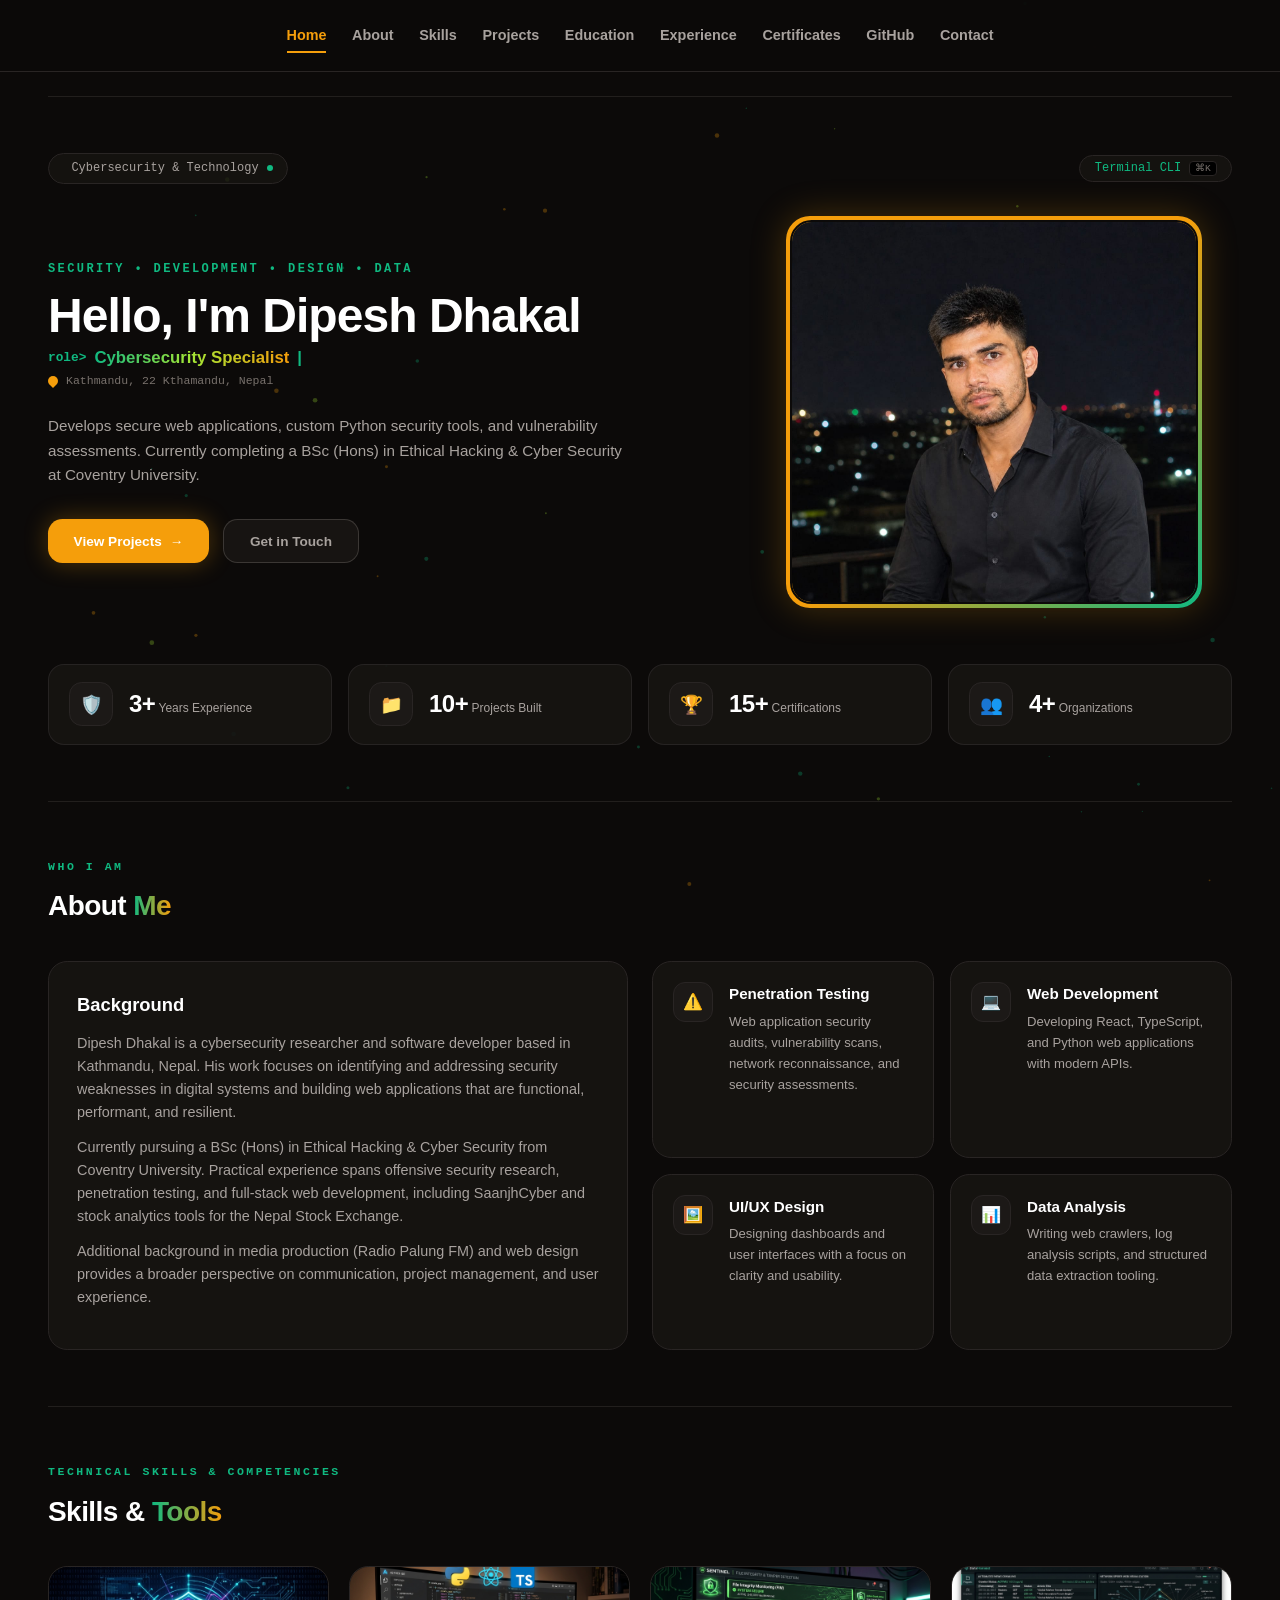
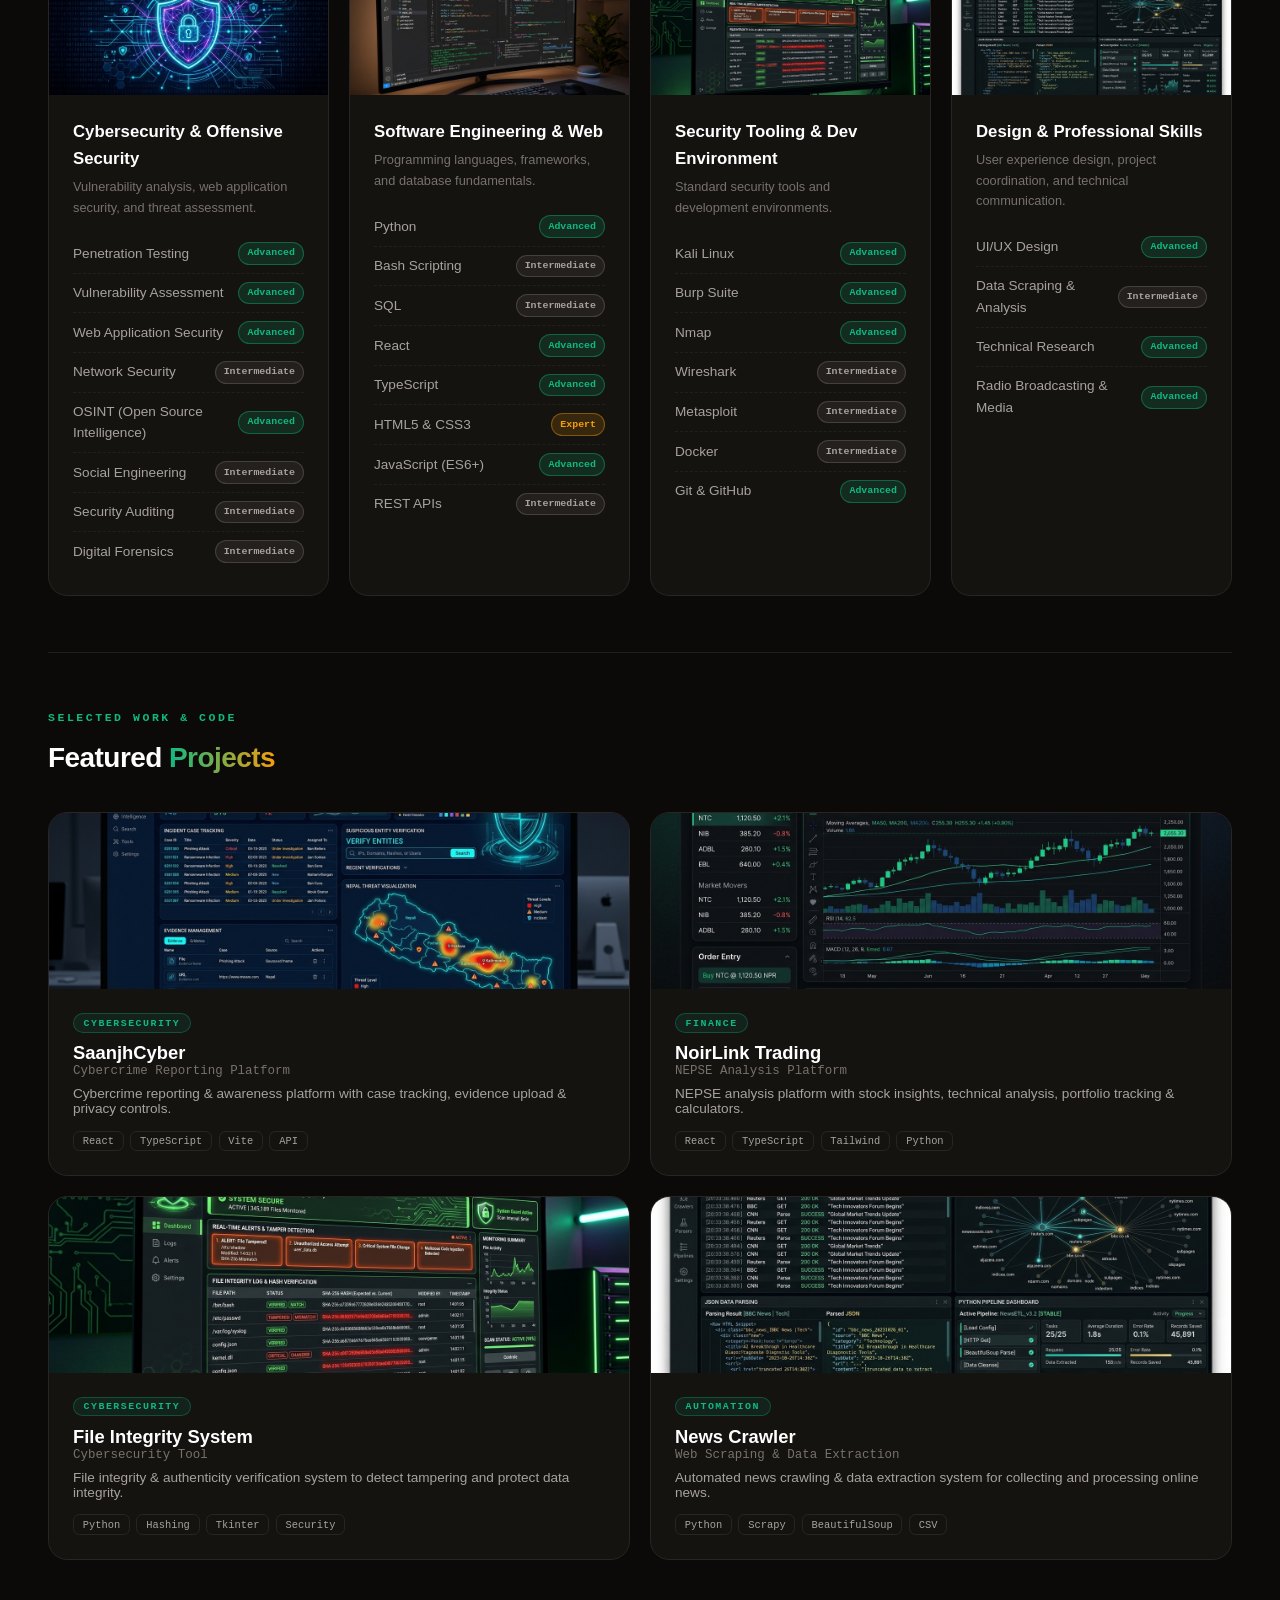
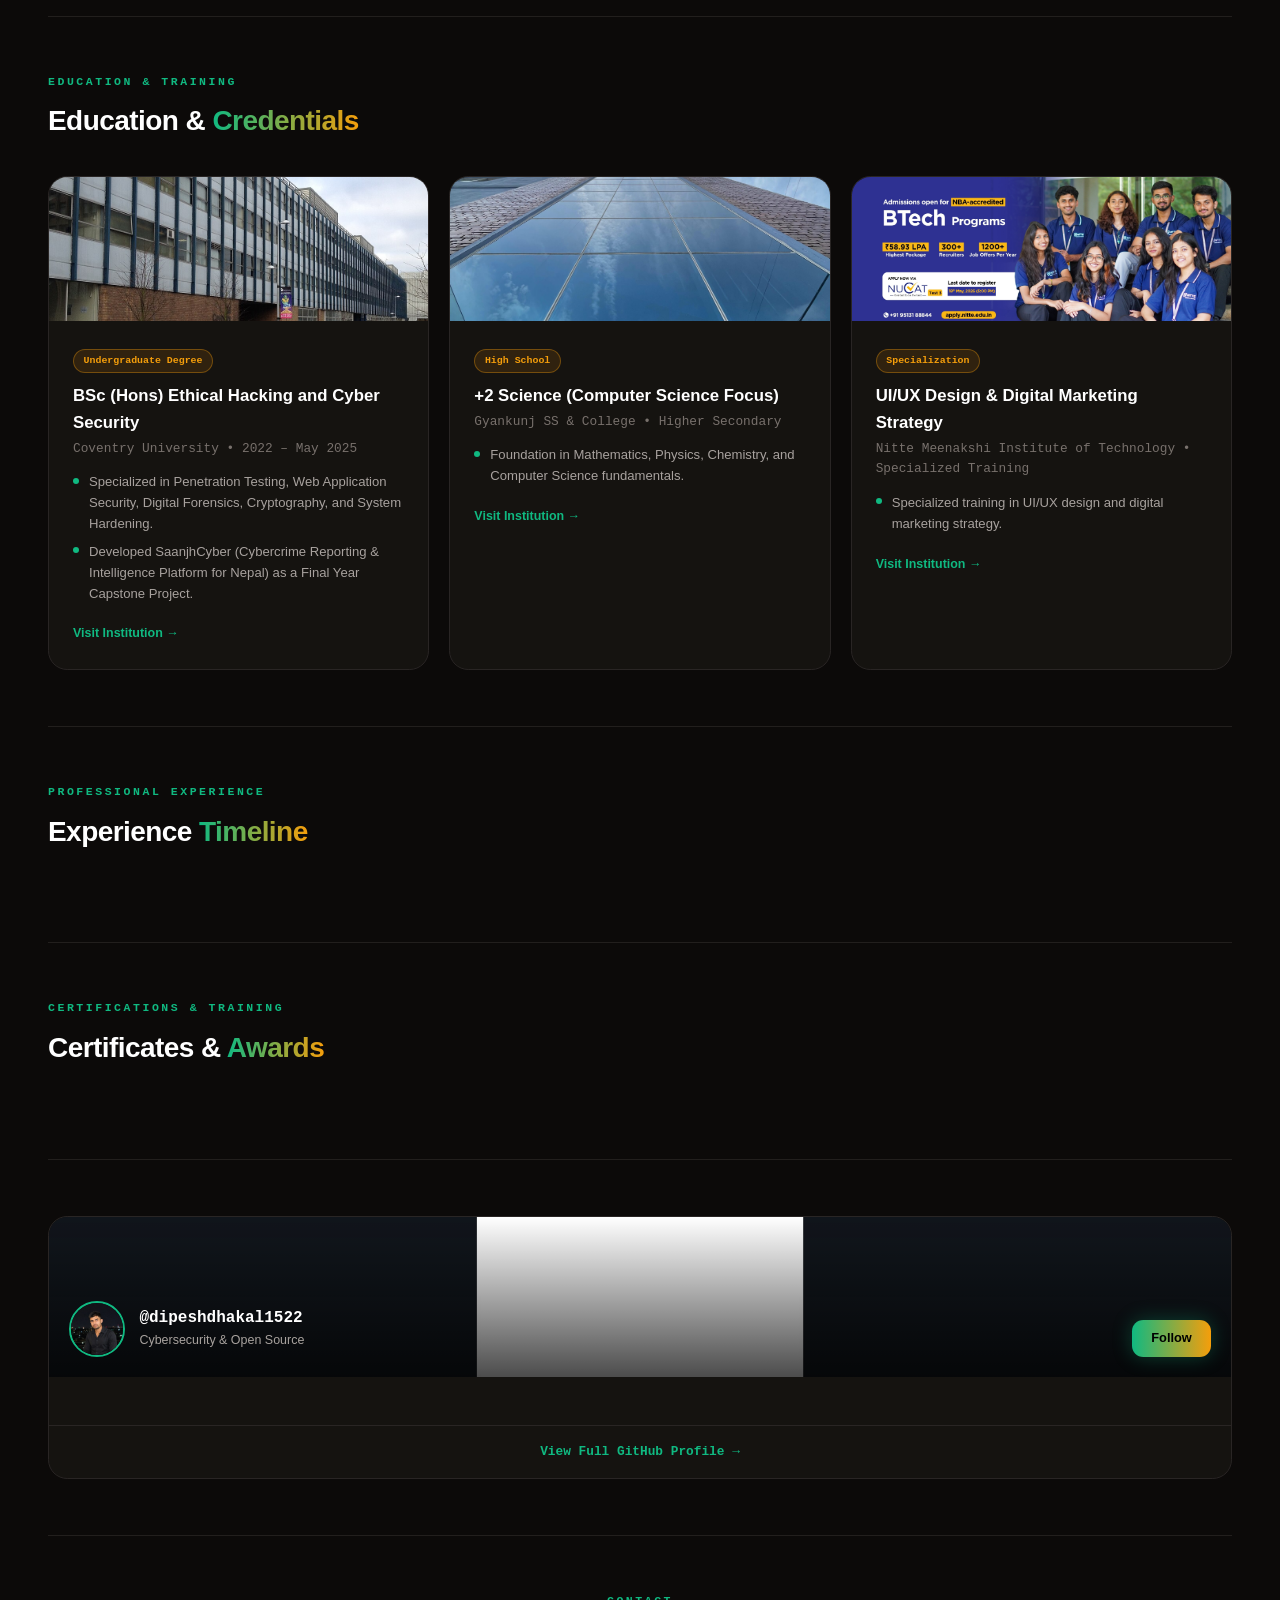
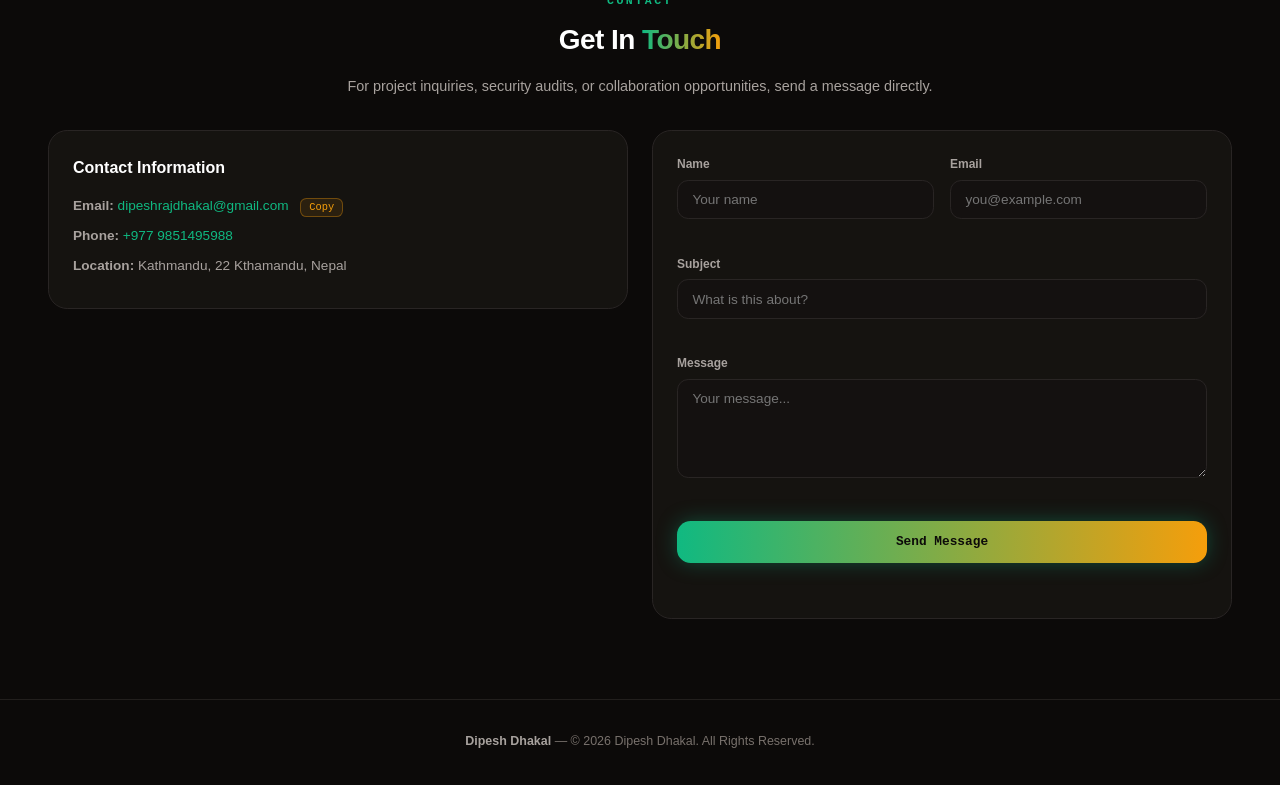
==== static-version/index.html @ 8a61b491 "Add plain HTML/CSS/JS version + Python Flask app; fix Translated wording" ====
<!DOCTYPE html>
<html lang="en">
<head>
  <meta charset="UTF-8" />
  <meta name="viewport" content="width=device-width, initial-scale=1.0" />
  <title>Dipesh Dhakal — Cybersecurity Specialist | Web Developer | UI/UX Designer | Data Analyst</title>
  <meta name="description" content="Portfolio of Dipesh Dhakal — cybersecurity researcher, web developer, UI/UX designer, and data analyst based in Kathmandu, Nepal." />
  <link rel="stylesheet" href="style.css" />
</head>
<body>
  <canvas id="bg-canvas" aria-hidden="true"></canvas>

  <!-- Mobile / Tablet Sidebar -->
  <aside id="sidebar" class="sidebar">
    <a href="#home" class="brand">Dipesh Dhakal</a>
    <nav class="nav">
      <a href="#home" class="nav-link active">Home</a>
      <a href="#about" class="nav-link">About</a>
      <a href="#skills" class="nav-link">Skills</a>
      <a href="#projects" class="nav-link">Projects</a>
      <a href="#education" class="nav-link">Education</a>
      <a href="#experience" class="nav-link">Experience</a>
      <a href="#certificates" class="nav-link">Certificates</a>
      <a href="#github" class="nav-link">GitHub</a>
      <a href="#contact" class="nav-link">Contact</a>
    </nav>
    <div class="sidebar-socials" id="sidebar-socials"></div>
    <button class="btn-sidebar" id="open-terminal">Terminal CLI <span class="kbd">&#8984;K</span></button>
    <a href="#contact" class="btn-sidebar">Download CV</a>
  </aside>

  <!-- Desktop Navbar -->
  <header class="navbar">
    <nav class="navbar-nav">
      <a href="#home" class="nav-link active">Home</a>
      <a href="#about" class="nav-link">About</a>
      <a href="#skills" class="nav-link">Skills</a>
      <a href="#projects" class="nav-link">Projects</a>
      <a href="#education" class="nav-link">Education</a>
      <a href="#experience" class="nav-link">Experience</a>
      <a href="#certificates" class="nav-link">Certificates</a>
      <a href="#github" class="nav-link">GitHub</a>
      <a href="#contact" class="nav-link">Contact</a>
    </nav>
  </header>

  <main class="content">

    <!-- HERO -->
    <section id="home" class="section hero">
      <div class="container">
        <div class="hero-topbar">
          <span class="badge">
            <span class="icon-shield"></span> Cybersecurity &amp; Technology
            <span class="dot"></span>
          </span>
          <button class="terminal-btn" id="terminal-btn-top">Terminal CLI <span class="kbd">&#8984;K</span></button>
        </div>

        <div class="hero-grid">
          <div class="hero-text">
            <div class="hero-intro">
              <span class="tagline">Security &bull; Development &bull; Design &bull; Data</span>
              <h1>Hello, I'm <span>Dipesh Dhakal</span></h1>
              <p class="role-line"><span class="role-prefix">role&gt;</span> <span id="rotating-role" class="role-text"></span><span class="cursor">|</span></p>
              <p class="location"><span class="pin"></span> Kathmandu, 22 Kthamandu, Nepal</p>
            </div>
            <p class="hero-bio">Develops secure web applications, custom Python security tools, and vulnerability assessments. Currently completing a BSc (Hons) in Ethical Hacking &amp; Cyber Security at Coventry University.</p>
            <div class="cta-row">
              <button class="btn-primary" id="view-projects">View Projects <span class="arrow">&rarr;</span></button>
              <button class="btn-secondary" id="get-in-touch">Get in Touch</button>
            </div>
          </div>

          <div class="hero-photo">
            <div class="photo-frame">
              <img src="images/profile-photo.jpg" alt="Dipesh Dhakal" />
            </div>
          </div>
        </div>

        <div class="stats" id="stats"></div>
      </div>
    </section>

    <!-- ABOUT -->
    <section id="about" class="section">
      <div class="container">
        <div class="sec-header">
          <span class="sec-tag">WHO I AM</span>
          <h2>About <span class="grad">Me</span></h2>
        </div>
        <div class="about-grid">
          <div class="about-card">
            <h3>Background</h3>
            <p id="about-bio"></p>
            <div id="about-paragraphs"></div>
          </div>
          <div class="caps" id="caps"></div>
        </div>
      </div>
    </section>

    <!-- SKILLS -->
    <section id="skills" class="section">
      <div class="container">
        <div class="sec-header">
          <span class="sec-tag">TECHNICAL SKILLS &amp; COMPETENCIES</span>
          <h2>Skills &amp; <span class="grad">Tools</span></h2>
        </div>
        <div class="skills-grid" id="skills-grid"></div>
      </div>
    </section>

    <!-- PROJECTS -->
    <section id="projects" class="section">
      <div class="container">
        <div class="sec-header">
          <span class="sec-tag">SELECTED WORK &amp; CODE</span>
          <h2>Featured <span class="grad">Projects</span></h2>
        </div>
        <div class="projects-grid" id="projects-grid"></div>
      </div>
    </section>

    <!-- EDUCATION -->
    <section id="education" class="section">
      <div class="container">
        <div class="sec-header">
          <span class="sec-tag">EDUCATION &amp; TRAINING</span>
          <h2>Education &amp; <span class="grad">Credentials</span></h2>
        </div>
        <div class="edu-grid" id="edu-grid"></div>
      </div>
    </section>

    <!-- EXPERIENCE -->
    <section id="experience" class="section">
      <div class="container">
        <div class="sec-header">
          <span class="sec-tag">PROFESSIONAL EXPERIENCE</span>
          <h2>Experience <span class="grad">Timeline</span></h2>
        </div>
        <div class="timeline" id="timeline"></div>
      </div>
    </section>

    <!-- CERTIFICATES -->
    <section id="certificates" class="section">
      <div class="container">
        <div class="sec-header">
          <span class="sec-tag">CERTIFICATIONS &amp; TRAINING</span>
          <h2>Certificates &amp; <span class="grad">Awards</span></h2>
        </div>
        <div class="cert-grid" id="cert-grid"></div>
      </div>
    </section>

    <!-- GITHUB -->
    <section id="github" class="section">
      <div class="container">
        <div class="gh-card">
          <div class="gh-banner">
            <img src="images/github-banner.jpg" alt="GitHub" />
            <div class="gh-banner-overlay">
              <div class="gh-profile">
                <img src="images/profile-photo.jpg" alt="Dipesh Dhakal" />
                <div>
                  <h3>@dipeshdhakal1522</h3>
                  <p>Cybersecurity &amp; Open Source</p>
                </div>
              </div>
              <a class="gh-follow" href="https://github.com/dipeshdhakal1522" target="_blank" rel="noopener">Follow</a>
            </div>
          </div>
          <div class="gh-repos" id="gh-repos"></div>
          <a class="gh-profile-btn" href="https://github.com/dipeshdhakal1522" target="_blank" rel="noopener">View Full GitHub Profile &rarr;</a>
        </div>
      </div>
    </section>

    <!-- CONTACT -->
    <section id="contact" class="section">
      <div class="container">
        <div class="sec-header center">
          <span class="sec-tag">CONTACT</span>
          <h2>Get In <span class="grad">Touch</span></h2>
          <p>For project inquiries, security audits, or collaboration opportunities, send a message directly.</p>
        </div>
        <div class="contact-grid">
          <div class="contact-info">
            <div class="info-card">
              <h4>Contact Information</h4>
              <p><strong>Email:</strong> <a href="mailto:dipeshrajdhakal@gmail.com" id="email-link">dipeshrajdhakal@gmail.com</a> <button class="copy-btn" id="copy-email">Copy</button></p>
              <p><strong>Phone:</strong> <a href="tel:+9779851495988">+977 9851495988</a></p>
              <p><strong>Location:</strong> Kathmandu, 22 Kthamandu, Nepal</p>
            </div>
            <div class="social-grid" id="social-grid"></div>
          </div>
          <form class="contact-form" id="contact-form">
            <div class="field-row">
              <div class="field">
                <label for="name">Name</label>
                <input type="text" id="name" name="name" placeholder="Your name" />
                <span class="err" id="err-name"></span>
              </div>
              <div class="field">
                <label for="email">Email</label>
                <input type="email" id="email" name="email" placeholder="you@example.com" />
                <span class="err" id="err-email"></span>
              </div>
            </div>
            <div class="field">
              <label for="subject">Subject</label>
              <input type="text" id="subject" name="subject" placeholder="What is this about?" />
              <span class="err" id="err-subject"></span>
            </div>
            <div class="field">
              <label for="message">Message</label>
              <textarea id="message" name="message" rows="5" placeholder="Your message..."></textarea>
              <span class="err" id="err-message"></span>
            </div>
            <button type="submit" class="btn-submit">Send Message</button>
            <p class="form-note" id="form-note"></p>
          </form>
        </div>
      </div>
    </section>
  </main>

  <footer class="footer">
    <p><strong>Dipesh Dhakal</strong> &mdash; &copy; 2026 Dipesh Dhakal. All Rights Reserved.</p>
  </footer>

  <!-- Project Modal -->
  <div class="modal-backdrop" id="project-modal">
    <div class="modal">
      <button class="modal-close" id="close-project">&times;</button>
      <div class="modal-body" id="project-modal-body"></div>
    </div>
  </div>

  <!-- Terminal Modal -->
  <div class="modal-backdrop" id="terminal-modal">
    <div class="modal terminal">
      <div class="terminal-head">
        <span>guest@dipesh-dhakal</span>
        <button class="modal-close" id="close-terminal">&times;</button>
      </div>
      <div class="terminal-body" id="terminal-body"></div>
      <div class="terminal-input-row">
        <span class="prompt">guest@dipesh-dhakal:~$</span>
        <input type="text" id="terminal-input" autocomplete="off" spellcheck="false" />
      </div>
    </div>
  </div>

  <!-- Resume Modal -->
  <div class="modal-backdrop" id="resume-modal">
    <div class="modal resume">
      <button class="modal-close" id="close-resume">&times;</button>
      <div class="modal-body" id="resume-body"></div>
    </div>
  </div>

  <script src="script.js"></script>
</body>
</html>
---- static-version/style.css ----
/* ===== Dipesh Dhakal — Portfolio (Plain HTML/CSS/JS version) ===== */
:root {
  --bg: #0c0a09;
  --bg-soft: #141110;
  --card: #171412;
  --card-2: #1c1917;
  --border: #292524;
  --text: #e7e5e4;
  --muted: #a8a29e;
  --faint: #78716c;
  --emerald: #10b981;
  --emerald-dim: #065f46;
  --amber: #f59e0b;
  --lime: #a3e635;
  --mono: ui-monospace, "SF Mono", SFMono-Regular, Menlo, Consolas, monospace;
}

* { margin: 0; padding: 0; box-sizing: border-box; }

html { scroll-behavior: smooth; }

body {
  background: var(--bg);
  color: var(--text);
  font-family: -apple-system, BlinkMacSystemFont, "Segoe UI", Roboto, "Helvetica Neue", Arial, sans-serif;
  line-height: 1.6;
  overflow-x: hidden;
}

#bg-canvas { position: fixed; inset: 0; z-index: -1; opacity: 0.55; }

a { color: inherit; text-decoration: none; }
button { font-family: inherit; cursor: pointer; }
img { max-width: 100%; display: block; }

/* ===== Layout ===== */
.content {
  min-height: 100vh;
  padding: 1.5rem 1rem 1.5rem 13rem;
}

.section {
  padding: 3.5rem 0;
  border-top: 1px solid rgba(41, 37, 36, 0.8);
  position: relative;
  z-index: 1;
  scroll-margin-top: 90px;
}

.container { max-width: 1280px; margin: 0 auto; }

/* ===== Sidebar (< lg) ===== */
.sidebar {
  position: fixed;
  top: 0; left: 0; bottom: 0;
  width: 12rem;
  background: var(--bg);
  border-right: 1px solid rgba(41, 37, 36, 0.7);
  z-index: 40;
  display: flex;
  flex-direction: column;
  justify-content: space-between;
  padding: 1rem;
  overflow-y: auto;
}

.brand { font-weight: 800; font-size: 1.05rem; color: #fff; }

.nav { display: flex; flex-direction: column; gap: 0.15rem; margin-top: 1.25rem; }

.nav-link {
  padding: 0.45rem 0.7rem;
  border-radius: 0.6rem;
  font-size: 0.85rem;
  font-weight: 600;
  color: var(--muted);
  transition: all 0.2s;
}

.nav-link:hover { color: #fff; background: var(--card); }
.nav-link.active { color: var(--amber); background: rgba(245, 158, 11, 0.08); }

.sidebar-socials { display: flex; flex-wrap: wrap; gap: 0.4rem; margin: 1rem 0; }

.social-chip {
  display: inline-flex; align-items: center; gap: 0.35rem;
  font-size: 0.7rem; color: var(--muted);
  border: 1px solid var(--border); border-radius: 999px;
  padding: 0.25rem 0.6rem;
  transition: all 0.2s;
}

.social-chip:hover { color: var(--emerald); border-color: rgba(16, 185, 129, 0.4); }

.btn-sidebar {
  display: flex; align-items: center; justify-content: center; gap: 0.5rem;
  width: 100%; margin-top: 0.5rem;
  padding: 0.55rem 0.75rem;
  border: 1px solid var(--border);
  border-radius: 0.7rem;
  background: var(--card);
  color: var(--muted);
  font-size: 0.78rem;
  font-weight: 600;
  transition: all 0.2s;
}

.btn-sidebar:hover { color: var(--emerald); border-color: rgba(16, 185, 129, 0.4); }

.kbd {
  font-family: var(--mono);
  font-size: 0.6rem;
  background: #000;
  color: var(--faint);
  border: 1px solid var(--border);
  border-radius: 0.25rem;
  padding: 0.05rem 0.3rem;
}

/* ===== Navbar (lg+) ===== */
.navbar {
  position: fixed;
  top: 0; left: 0; right: 0;
  height: 72px;
  background: rgba(12, 10, 9, 0.85);
  backdrop-filter: blur(12px);
  border-bottom: 1px solid var(--border);
  z-index: 50;
  display: none;
  align-items: center;
  justify-content: center;
}

.navbar-nav { display: flex; gap: 1.6rem; }

.navbar-nav .nav-link { padding: 0.4rem 0; font-size: 0.9rem; border-radius: 0; }

.navbar-nav .nav-link:hover { background: none; }
.navbar-nav .nav-link.active { background: none; box-shadow: inset 0 -2px 0 var(--amber); }

/* ===== Hero ===== */
.hero-topbar { display: flex; flex-wrap: wrap; align-items: center; justify-content: space-between; gap: 0.75rem; margin-bottom: 2rem; }

.badge {
  display: inline-flex; align-items: center; gap: 0.5rem;
  padding: 0.3rem 0.9rem;
  border: 1px solid var(--border);
  border-radius: 999px;
  background: rgba(23, 20, 18, 0.8);
  color: var(--muted);
  font-family: var(--mono);
  font-size: 0.75rem;
}

.dot { width: 6px; height: 6px; border-radius: 50%; background: var(--emerald); animation: pulse 1.6s infinite; }

@keyframes pulse { 0%, 100% { opacity: 1; } 50% { opacity: 0.35; } }

.terminal-btn {
  display: inline-flex; align-items: center; gap: 0.5rem;
  padding: 0.3rem 0.9rem;
  border: 1px solid var(--border);
  border-radius: 999px;
  background: rgba(23, 20, 18, 0.8);
  color: var(--emerald);
  font-family: var(--mono);
  font-size: 0.75rem;
  transition: all 0.2s;
}

.terminal-btn:hover { border-color: rgba(16, 185, 129, 0.5); background: var(--card-2); }

.hero-grid {
  display: grid;
  grid-template-columns: 1fr;
  gap: 2.5rem;
  align-items: center;
  margin-bottom: 3.5rem;
}

.hero-text { display: flex; flex-direction: column; gap: 1.5rem; }

.tagline {
  display: block;
  font-family: var(--mono);
  font-size: 0.75rem;
  color: var(--emerald);
  text-transform: uppercase;
  letter-spacing: 0.2em;
  font-weight: 700;
}

.hero-text h1 {
  font-size: 1.875rem;
  font-weight: 800;
  color: #fff;
  line-height: 1.2;
  margin-top: 0.5rem;
  letter-spacing: -0.02em;
}

.role-line {
  display: flex; align-items: center; gap: 0.5rem; flex-wrap: wrap;
  font-size: 1.05rem; font-weight: 600; color: var(--muted);
}

.role-prefix { font-family: var(--mono); font-size: 0.8rem; color: var(--emerald); }

.role-text { background: linear-gradient(90deg, var(--emerald), var(--lime), var(--amber)); -webkit-background-clip: text; background-clip: text; color: transparent; }

.cursor { color: var(--emerald); animation: blink 1s step-end infinite; }

@keyframes blink { 50% { opacity: 0; } }

.location { display: flex; align-items: center; gap: 0.5rem; font-family: var(--mono); font-size: 0.72rem; color: var(--faint); }

.pin { width: 10px; height: 10px; border-radius: 50% 50% 50% 0; transform: rotate(-45deg); background: var(--amber); }

.hero-bio { color: var(--muted); font-size: 0.95rem; max-width: 36rem; }

.cta-row { display: flex; flex-wrap: wrap; gap: 0.9rem; margin-top: 0.5rem; }

.btn-primary {
  display: inline-flex; align-items: center; gap: 0.5rem;
  padding: 0.85rem 1.6rem;
  border: none;
  border-radius: 0.9rem;
  background: linear-gradient(90deg, var(--amber), var(--amber));
  color: #fff;
  font-weight: 700;
  font-size: 0.85rem;
  box-shadow: 0 0 25px rgba(245, 158, 11, 0.3);
  transition: all 0.2s;
}

.btn-primary:hover { transform: translateY(-2px); filter: brightness(1.1); }

.btn-secondary {
  display: inline-flex; align-items: center; gap: 0.5rem;
  padding: 0.85rem 1.6rem;
  border: 1px solid rgba(68, 64, 60, 0.8);
  border-radius: 0.9rem;
  background: var(--card);
  color: var(--muted);
  font-weight: 600;
  font-size: 0.85rem;
  transition: all 0.2s;
}

.btn-secondary:hover { transform: translateY(-2px); color: #fff; }

.hero-photo { display: flex; justify-content: center; }

.photo-frame {
  position: relative;
  max-width: 26rem;
  width: 100%;
  padding: 4px;
  border-radius: 1.5rem;
  background: linear-gradient(135deg, var(--amber), var(--amber), var(--emerald));
  box-shadow: 0 0 35px rgba(245, 158, 11, 0.25);
}

.photo-frame img {
  width: 100%;
  height: 20rem;
  object-fit: cover;
  object-position: top;
  border-radius: 1.35rem;
  border: 2px solid var(--bg);
  transition: transform 0.5s;
}

.photo-frame:hover img { transform: scale(1.03); }

.stats { display: grid; grid-template-columns: repeat(2, 1fr); gap: 1rem; }

.stat {
  display: flex; align-items: center; gap: 1rem;
  background: rgba(23, 20, 18, 0.9);
  border: 1px solid rgba(41, 37, 36, 0.9);
  border-radius: 1rem;
  padding: 1.1rem 1.25rem;
  transition: border-color 0.2s;
}

.stat:hover { border-color: rgba(245, 158, 11, 0.4); }

.stat-icon {
  width: 2.75rem; height: 2.75rem;
  display: flex; align-items: center; justify-content: center;
  border-radius: 0.8rem;
  background: var(--card-2);
  border: 1px solid var(--border);
  font-size: 1.15rem;
  color: var(--emerald);
  flex-shrink: 0;
}

.stat-value { font-size: 1.5rem; font-weight: 900; color: #fff; letter-spacing: -0.02em; }
.stat-label { font-size: 0.75rem; color: var(--muted); font-weight: 500; }

/* ===== Section headers ===== */
.sec-header { margin-bottom: 2rem; }

.sec-header.center { text-align: center; }

.sec-header.center p { color: var(--muted); font-size: 0.9rem; margin-top: 0.75rem; }

.sec-tag {
  display: block;
  font-family: var(--mono);
  font-size: 0.72rem;
  color: var(--emerald);
  text-transform: uppercase;
  letter-spacing: 0.22em;
  font-weight: 700;
  margin-bottom: 0.5rem;
}

.sec-header h2 { font-size: 1.75rem; font-weight: 800; color: #fff; letter-spacing: -0.02em; }

.grad { background: linear-gradient(90deg, var(--emerald), var(--amber)); -webkit-background-clip: text; background-clip: text; color: transparent; }

/* ===== About ===== */
.about-grid { display: grid; grid-template-columns: 1fr; gap: 1.5rem; }

.about-card {
  background: rgba(23, 20, 18, 0.9);
  border: 1px solid var(--border);
  border-radius: 1.2rem;
  padding: 1.75rem;
}

.about-card h3 { color: #fff; font-size: 1.15rem; margin-bottom: 0.75rem; }
.about-card p { color: var(--muted); font-size: 0.9rem; margin-bottom: 0.75rem; }

.caps { display: grid; grid-template-columns: 1fr; gap: 1rem; }

.cap {
  display: flex; gap: 1rem;
  background: rgba(23, 20, 18, 0.9);
  border: 1px solid var(--border);
  border-radius: 1.2rem;
  padding: 1.25rem;
  transition: border-color 0.2s;
}

.cap:hover { border-color: rgba(245, 158, 11, 0.4); }

.cap-icon {
  width: 2.5rem; height: 2.5rem; flex-shrink: 0;
  display: flex; align-items: center; justify-content: center;
  border-radius: 0.75rem;
  background: var(--card-2);
  border: 1px solid var(--border);
  font-size: 1rem;
}

.cap h4 { color: #fff; font-size: 0.95rem; margin-bottom: 0.25rem; }
.cap p { color: var(--muted); font-size: 0.82rem; }

/* ===== Skills ===== */
.skills-grid { display: grid; grid-template-columns: 1fr; gap: 1.25rem; }

.skill-card {
  background: rgba(23, 20, 18, 0.9);
  border: 1px solid var(--border);
  border-radius: 1.2rem;
  overflow: hidden;
  transition: border-color 0.2s;
}

.skill-card:hover { border-color: rgba(245, 158, 11, 0.4); }

.skill-card img { height: 8rem; width: 100%; object-fit: cover; }

.skill-card-body { padding: 1.5rem; }

.skill-card-body h3 { color: #fff; font-size: 1.05rem; margin-bottom: 0.25rem; }
.skill-card-body > p { color: var(--faint); font-size: 0.8rem; margin-bottom: 1rem; }

.skill-item {
  display: flex; justify-content: space-between; align-items: center;
  padding: 0.5rem 0;
  border-bottom: 1px dashed rgba(41, 37, 36, 0.7);
  font-size: 0.85rem;
}

.skill-item:last-child { border-bottom: none; }

.skill-name { color: var(--muted); }

.level { font-size: 0.62rem; font-family: var(--mono); font-weight: 700; padding: 0.15rem 0.5rem; border-radius: 999px; }

.level.Expert { background: rgba(245, 158, 11, 0.15); color: var(--amber); border: 1px solid rgba(245, 158, 11, 0.4); }
.level.Advanced { background: rgba(16, 185, 129, 0.15); color: var(--emerald); border: 1px solid rgba(16, 185, 129, 0.4); }
.level.Intermediate { background: rgba(120, 113, 108, 0.15); color: var(--muted); border: 1px solid rgba(120, 113, 108, 0.4); }

/* ===== Projects ===== */
.projects-grid { display: grid; grid-template-columns: 1fr; gap: 1.25rem; }

.project-card {
  background: rgba(23, 20, 18, 0.9);
  border: 1px solid var(--border);
  border-radius: 1.2rem;
  overflow: hidden;
  cursor: pointer;
  transition: all 0.2s;
  text-align: left;
  width: 100%;
}

.project-card:hover { border-color: rgba(16, 185, 129, 0.5); transform: translateY(-4px); }

.project-card img { height: 11rem; width: 100%; object-fit: cover; }

.project-body { padding: 1.5rem; }

.project-cat {
  display: inline-block;
  font-family: var(--mono);
  font-size: 0.62rem;
  text-transform: uppercase;
  letter-spacing: 0.15em;
  font-weight: 700;
  color: var(--emerald);
  background: rgba(16, 185, 129, 0.1);
  border: 1px solid rgba(16, 185, 129, 0.3);
  padding: 0.2rem 0.6rem;
  border-radius: 999px;
  margin-bottom: 0.6rem;
}

.project-body h3 { color: #fff; font-size: 1.15rem; }
.project-sub { color: var(--faint); font-size: 0.78rem; font-family: var(--mono); margin-bottom: 0.5rem; }
.project-desc { color: var(--muted); font-size: 0.85rem; margin-bottom: 0.9rem; }

.tags { display: flex; flex-wrap: wrap; gap: 0.4rem; }

.tag {
  font-family: var(--mono);
  font-size: 0.65rem;
  color: var(--muted);
  border: 1px solid var(--border);
  padding: 0.2rem 0.55rem;
  border-radius: 0.4rem;
}

/* ===== Education ===== */
.edu-grid { display: grid; grid-template-columns: 1fr; gap: 1.25rem; }

.edu-card {
  background: rgba(23, 20, 18, 0.9);
  border: 1px solid var(--border);
  border-radius: 1.2rem;
  overflow: hidden;
  transition: border-color 0.2s;
}

.edu-card:hover { border-color: rgba(16, 185, 129, 0.5); }

.edu-card img { height: 9rem; width: 100%; object-fit: cover; }

.edu-body { padding: 1.5rem; }

.edu-badge {
  display: inline-block;
  font-size: 0.62rem;
  font-family: var(--mono);
  font-weight: 700;
  color: var(--amber);
  background: rgba(245, 158, 11, 0.12);
  border: 1px solid rgba(245, 158, 11, 0.35);
  padding: 0.2rem 0.6rem;
  border-radius: 999px;
  margin-bottom: 0.6rem;
}

.edu-body h3 { color: #fff; font-size: 1.05rem; }
.edu-inst { color: var(--faint); font-size: 0.8rem; font-family: var(--mono); margin: 0.15rem 0 0.75rem; }
.edu-body ul { list-style: none; }
.edu-body li { color: var(--muted); font-size: 0.82rem; padding-left: 1rem; position: relative; margin-bottom: 0.4rem; }
.edu-body li::before { content: ""; position: absolute; left: 0; top: 0.5em; width: 6px; height: 6px; border-radius: 50%; background: var(--emerald); }

.edu-link {
  display: inline-block;
  margin-top: 0.9rem;
  font-size: 0.78rem;
  font-weight: 600;
  color: var(--emerald);
  transition: opacity 0.2s;
}

.edu-link:hover { opacity: 0.8; }

/* ===== Experience timeline ===== */
.timeline { position: relative; padding-left: 2.75rem; }

.timeline::before {
  content: "";
  position: absolute;
  left: 1.5rem; top: 0; bottom: 0;
  width: 2px;
  background: linear-gradient(180deg, var(--emerald), var(--amber), var(--border));
}

.exp-item { position: relative; margin-bottom: 2rem; }

.exp-dot {
  position: absolute;
  left: -2.75rem; top: 0.4rem;
  width: 2.25rem; height: 2.25rem;
  margin-left: -1.1rem;
  display: flex; align-items: center; justify-content: center;
  border-radius: 50%;
  background: var(--card-2);
  border: 2px solid var(--emerald);
  font-size: 0.9rem;
  box-shadow: 0 0 15px rgba(16, 185, 129, 0.4);
}

.exp-card {
  background: rgba(23, 20, 18, 0.9);
  border: 1px solid var(--border);
  border-radius: 1.2rem;
  padding: 1.5rem;
}

.exp-card h3 { color: #fff; font-size: 1.05rem; }
.exp-org { color: var(--faint); font-size: 0.8rem; font-family: var(--mono); margin: 0.15rem 0 0.5rem; }
.exp-focus { color: var(--amber); font-size: 0.72rem; font-family: var(--mono); margin-bottom: 0.75rem; }
.exp-card ul { list-style: none; margin-bottom: 0.9rem; }
.exp-card li { color: var(--muted); font-size: 0.84rem; padding-left: 1rem; position: relative; margin-bottom: 0.35rem; }
.exp-card li::before { content: "\2013"; position: absolute; left: 0; color: var(--emerald); }

/* ===== Certificates ===== */
.cert-grid { display: grid; grid-template-columns: 1fr; gap: 1.25rem; }

.cert-card {
  display: flex; justify-content: space-between; align-items: center; gap: 1rem;
  background: rgba(23, 20, 18, 0.9);
  border: 1px solid var(--border);
  border-radius: 1.2rem;
  padding: 1.4rem 1.5rem;
  transition: border-color 0.2s;
}

.cert-card:hover { border-color: rgba(16, 185, 129, 0.5); }

.cert-card h3 { color: #fff; font-size: 0.95rem; margin-bottom: 0.3rem; }
.cert-org { color: var(--faint); font-size: 0.78rem; font-family: var(--mono); }
.cert-meta { text-align: right; flex-shrink: 0; }
.cert-date { font-family: var(--mono); font-size: 0.75rem; color: var(--amber); }

/* ===== GitHub ===== */
.gh-card {
  background: rgba(23, 20, 18, 0.9);
  border: 1px solid var(--border);
  border-radius: 1.2rem;
  overflow: hidden;
}

.gh-banner { position: relative; }

.gh-banner img { width: 100%; height: 10rem; object-fit: cover; }

.gh-banner-overlay {
  position: absolute;
  inset: 0;
  display: flex; justify-content: space-between; align-items: flex-end;
  padding: 1.25rem;
  background: linear-gradient(180deg, transparent, rgba(0, 0, 0, 0.7));
}

.gh-profile { display: flex; align-items: center; gap: 0.9rem; }

.gh-profile img { width: 3.5rem; height: 3.5rem; border-radius: 50%; border: 2px solid var(--emerald); }

.gh-profile h3 { color: #fff; font-size: 1rem; font-family: var(--mono); }
.gh-profile p { color: var(--muted); font-size: 0.78rem; }

.gh-follow {
  padding: 0.5rem 1.2rem;
  border-radius: 0.7rem;
  background: linear-gradient(90deg, var(--emerald), var(--amber));
  color: #000;
  font-weight: 700;
  font-size: 0.8rem;
  box-shadow: 0 0 20px rgba(16, 185, 129, 0.3);
  transition: opacity 0.2s;
}

.gh-follow:hover { opacity: 0.85; }

.gh-repos { display: grid; grid-template-columns: 1fr; gap: 1rem; padding: 1.5rem; }

.repo-card {
  border: 1px solid var(--border);
  border-radius: 1rem;
  padding: 1.1rem 1.25rem;
  transition: all 0.2s;
}

.repo-card:hover { border-color: rgba(16, 185, 129, 0.5); }

.repo-card h4 { color: #fff; font-size: 0.9rem; font-family: var(--mono); margin-bottom: 0.35rem; }
.repo-card p { color: var(--muted); font-size: 0.8rem; margin-bottom: 0.75rem; }

.gh-profile-btn {
  display: block;
  text-align: center;
  padding: 1rem;
  border-top: 1px solid var(--border);
  font-family: var(--mono);
  font-size: 0.8rem;
  font-weight: 700;
  color: var(--emerald);
  transition: background 0.2s;
}

.gh-profile-btn:hover { background: var(--card-2); }

/* ===== Contact ===== */
.contact-grid { display: grid; grid-template-columns: 1fr; gap: 1.5rem; }

.info-card {
  background: rgba(23, 20, 18, 0.9);
  border: 1px solid var(--border);
  border-radius: 1.2rem;
  padding: 1.5rem;
  margin-bottom: 1rem;
}

.info-card h4 { color: #fff; margin-bottom: 0.9rem; font-size: 1rem; }
.info-card p { color: var(--muted); font-size: 0.85rem; margin-bottom: 0.5rem; }
.info-card a { color: var(--emerald); }

.copy-btn {
  margin-left: 0.5rem;
  font-size: 0.65rem;
  font-family: var(--mono);
  color: var(--amber);
  background: rgba(245, 158, 11, 0.1);
  border: 1px solid rgba(245, 158, 11, 0.35);
  border-radius: 0.4rem;
  padding: 0.15rem 0.5rem;
  transition: all 0.2s;
}

.copy-btn:hover { background: rgba(245, 158, 11, 0.2); }

.social-grid { display: grid; grid-template-columns: repeat(2, 1fr); gap: 0.6rem; }

.social-card {
  display: flex; align-items: center; gap: 0.6rem;
  border: 1px solid var(--border);
  border-radius: 0.9rem;
  padding: 0.8rem;
  font-size: 0.8rem;
  font-weight: 600;
  color: var(--muted);
  transition: all 0.2s;
  overflow: hidden;
}

.social-card:hover { border-color: rgba(245, 158, 11, 0.4); color: #fff; }

.social-card.full { grid-column: 1 / -1; }

.social-card .handle { font-family: var(--mono); font-size: 0.68rem; color: var(--faint); display: block; }

.contact-form {
  background: rgba(23, 20, 18, 0.9);
  border: 1px solid var(--border);
  border-radius: 1.2rem;
  padding: 1.5rem;
}

.field-row { display: grid; grid-template-columns: 1fr; gap: 1rem; }

.field { margin-bottom: 1rem; }

.field label { display: block; font-size: 0.75rem; font-weight: 600; color: var(--muted); margin-bottom: 0.35rem; }

.field input, .field textarea {
  width: 100%;
  padding: 0.7rem 0.9rem;
  background: var(--bg-soft);
  border: 1px solid var(--border);
  border-radius: 0.7rem;
  color: var(--text);
  font-family: inherit;
  font-size: 0.85rem;
  outline: none;
  transition: border-color 0.2s;
}

.field input:focus, .field textarea:focus { border-color: rgba(16, 185, 129, 0.6); }

.err { display: block; color: #f87171; font-size: 0.7rem; margin-top: 0.3rem; min-height: 0.9rem; }

.btn-submit {
  width: 100%;
  padding: 0.85rem;
  border: none;
  border-radius: 0.85rem;
  background: linear-gradient(90deg, var(--emerald), var(--amber));
  color: #0c0a09;
  font-weight: 800;
  font-family: var(--mono);
  font-size: 0.8rem;
  box-shadow: 0 0 20px rgba(16, 185, 129, 0.35);
  transition: all 0.2s;
}

.btn-submit:hover { filter: brightness(1.08); transform: translateY(-2px); }

.form-note { margin-top: 0.75rem; font-size: 0.8rem; color: var(--emerald); text-align: center; min-height: 1.2rem; }

/* ===== Footer ===== */
.footer { padding: 2rem 0; text-align: center; border-top: 1px solid rgba(41, 37, 36, 0.8); }

.footer p { font-size: 0.78rem; color: var(--faint); }
.footer strong { color: var(--muted); }

/* ===== Modals ===== */
.modal-backdrop {
  position: fixed;
  inset: 0;
  z-index: 100;
  display: none;
  align-items: center;
  justify-content: center;
  padding: 1rem;
  background: rgba(12, 10, 9, 0.85);
  backdrop-filter: blur(8px);
  overflow-y: auto;
}

.modal-backdrop.open { display: flex; }

.modal {
  position: relative;
  width: 100%;
  max-width: 48rem;
  background: var(--card-2);
  border: 1px solid rgba(68, 64, 60, 0.8);
  border-radius: 1.5rem;
  box-shadow: 0 25px 60px rgba(0, 0, 0, 0.5);
  animation: zoomIn 0.2s ease;
  margin: 2rem 0;
}

@keyframes zoomIn { from { transform: scale(0.95); opacity: 0; } to { transform: scale(1); opacity: 1; } }

.modal-close {
  position: absolute;
  top: 0.9rem; right: 1rem;
  z-index: 5;
  width: 2rem; height: 2rem;
  border: 1px solid var(--border);
  border-radius: 0.6rem;
  background: var(--card);
  color: var(--muted);
  font-size: 1.1rem;
  line-height: 1;
  transition: all 0.2s;
}

.modal-close:hover { color: #fff; border-color: rgba(248, 113, 113, 0.5); }

.modal-body { max-height: 70vh; overflow-y: auto; padding: 1.75rem; }

.pm-img { width: 100%; max-height: 18rem; object-fit: cover; border-radius: 1rem; margin-bottom: 1.25rem; }
.pm-cat { font-family: var(--mono); font-size: 0.65rem; color: var(--emerald); text-transform: uppercase; letter-spacing: 0.15em; font-weight: 700; }
.pm-title { color: #fff; font-size: 1.5rem; font-weight: 800; margin: 0.4rem 0; }
.pm-desc { color: var(--muted); font-size: 0.9rem; margin-bottom: 1rem; }
.pm-highlights { list-style: none; margin: 1rem 0; }
.pm-highlights li { color: var(--muted); font-size: 0.85rem; padding-left: 1.2rem; position: relative; margin-bottom: 0.4rem; }
.pm-highlights li::before { content: "\2713"; position: absolute; left: 0; color: var(--emerald); }
.pm-links { display: flex; gap: 0.8rem; margin-top: 1.25rem; flex-wrap: wrap; }
.pm-links a { font-family: var(--mono); font-size: 0.75rem; font-weight: 700; padding: 0.55rem 1.1rem; border-radius: 0.7rem; transition: opacity 0.2s; }
.pm-links a:hover { opacity: 0.85; }
.pm-links .gh { background: var(--card); border: 1px solid var(--border); color: var(--emerald); }
.pm-links .live { background: linear-gradient(90deg, var(--emerald), var(--amber)); color: #000; }

/* ===== Terminal modal ===== */
.modal.terminal { max-width: 42rem; background: #0a0a0a; border: 1px solid rgba(16, 185, 129, 0.4); font-family: var(--mono); font-size: 0.78rem; }

.terminal-head {
  display: flex; justify-content: space-between; align-items: center;
  padding: 0.75rem 1rem;
  border-bottom: 1px solid var(--border);
  color: var(--muted);
}

.terminal-body { height: 22rem; overflow-y: auto; padding: 1rem; color: var(--muted); white-space: pre-wrap; word-break: break-word; }

.terminal-body .ok { color: var(--emerald); }
.terminal-body .warn { color: var(--amber); }
.terminal-body .err { color: #f87171; }

.terminal-input-row { display: flex; align-items: center; gap: 0.5rem; padding: 0.75rem 1rem; border-top: 1px solid var(--border); }

.prompt { color: var(--emerald); flex-shrink: 0; }

#terminal-input {
  flex: 1;
  background: transparent;
  border: none;
  outline: none;
  color: var(--text);
  font-family: var(--mono);
  font-size: 0.78rem;
}

/* ===== Resume modal ===== */
.resume { max-width: 56rem; }

.rm-sec { margin-bottom: 1.5rem; }
.rm-sec h3 { color: var(--amber); font-size: 0.8rem; font-family: var(--mono); text-transform: uppercase; letter-spacing: 0.15em; margin-bottom: 0.75rem; border-bottom: 1px solid var(--border); padding-bottom: 0.4rem; }
.rm-item { margin-bottom: 1rem; }
.rm-item h4 { color: #fff; font-size: 0.95rem; }
.rm-item .meta { color: var(--faint); font-family: var(--mono); font-size: 0.72rem; }
.rm-item p, .rm-item li { color: var(--muted); font-size: 0.83rem; }
.rm-item ul { list-style: none; margin-top: 0.4rem; }
.rm-item li { padding-left: 1rem; position: relative; }
.rm-item li::before { content: "\2013"; position: absolute; left: 0; color: var(--emerald); }
.rm-contact { display: grid; grid-template-columns: 1fr; gap: 0.5rem; font-family: var(--mono); font-size: 0.78rem; color: var(--muted); }
.rm-contact a { color: var(--emerald); }

/* ===== Responsive ===== */
@media (min-width: 640px) {
  .content { padding: 1.5rem 2rem 1.5rem 14rem; }
  .hero-text h1 { font-size: 3rem; }
  .photo-frame img { height: 24rem; }
  .stats { grid-template-columns: repeat(4, 1fr); }
  .about-grid { grid-template-columns: 1fr 1fr; }
  .caps { grid-template-columns: 1fr 1fr; }
  .skills-grid { grid-template-columns: repeat(2, 1fr); }
  .projects-grid { grid-template-columns: repeat(2, 1fr); }
  .edu-grid { grid-template-columns: repeat(3, 1fr); }
  .cert-grid { grid-template-columns: repeat(2, 1fr); }
  .gh-repos { grid-template-columns: repeat(2, 1fr); }
  .contact-grid { grid-template-columns: 1fr 1fr; }
  .field-row { grid-template-columns: 1fr 1fr; }
  .rm-contact { grid-template-columns: 1fr 1fr; }
}

@media (min-width: 1024px) {
  .content { padding: 6rem 3rem 1.5rem; }
  .sidebar { display: none; }
  .navbar { display: flex; }
  .hero-grid { grid-template-columns: 7fr 5fr; }
  .skills-grid { grid-template-columns: repeat(4, 1fr); }
  .projects-grid { grid-template-columns: repeat(2, 1fr); }
  .section { scroll-margin-top: 72px; }
}
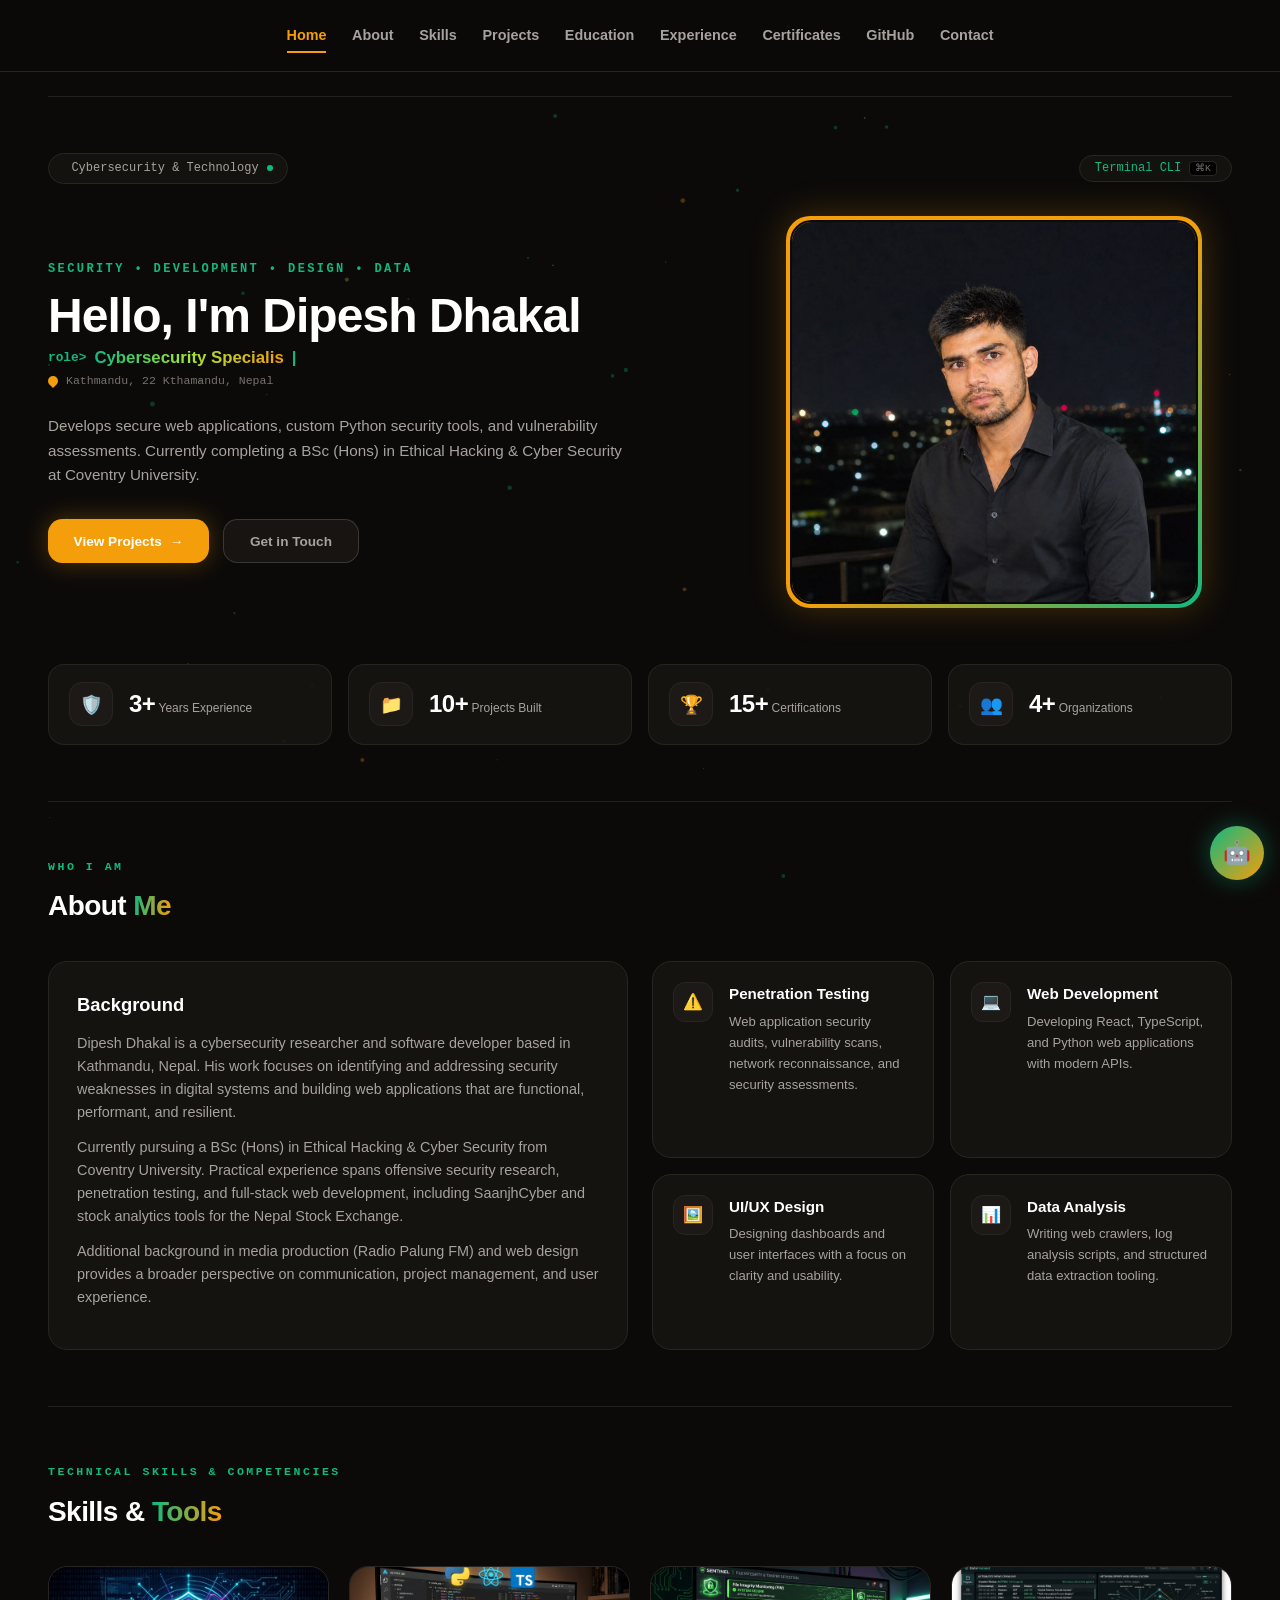
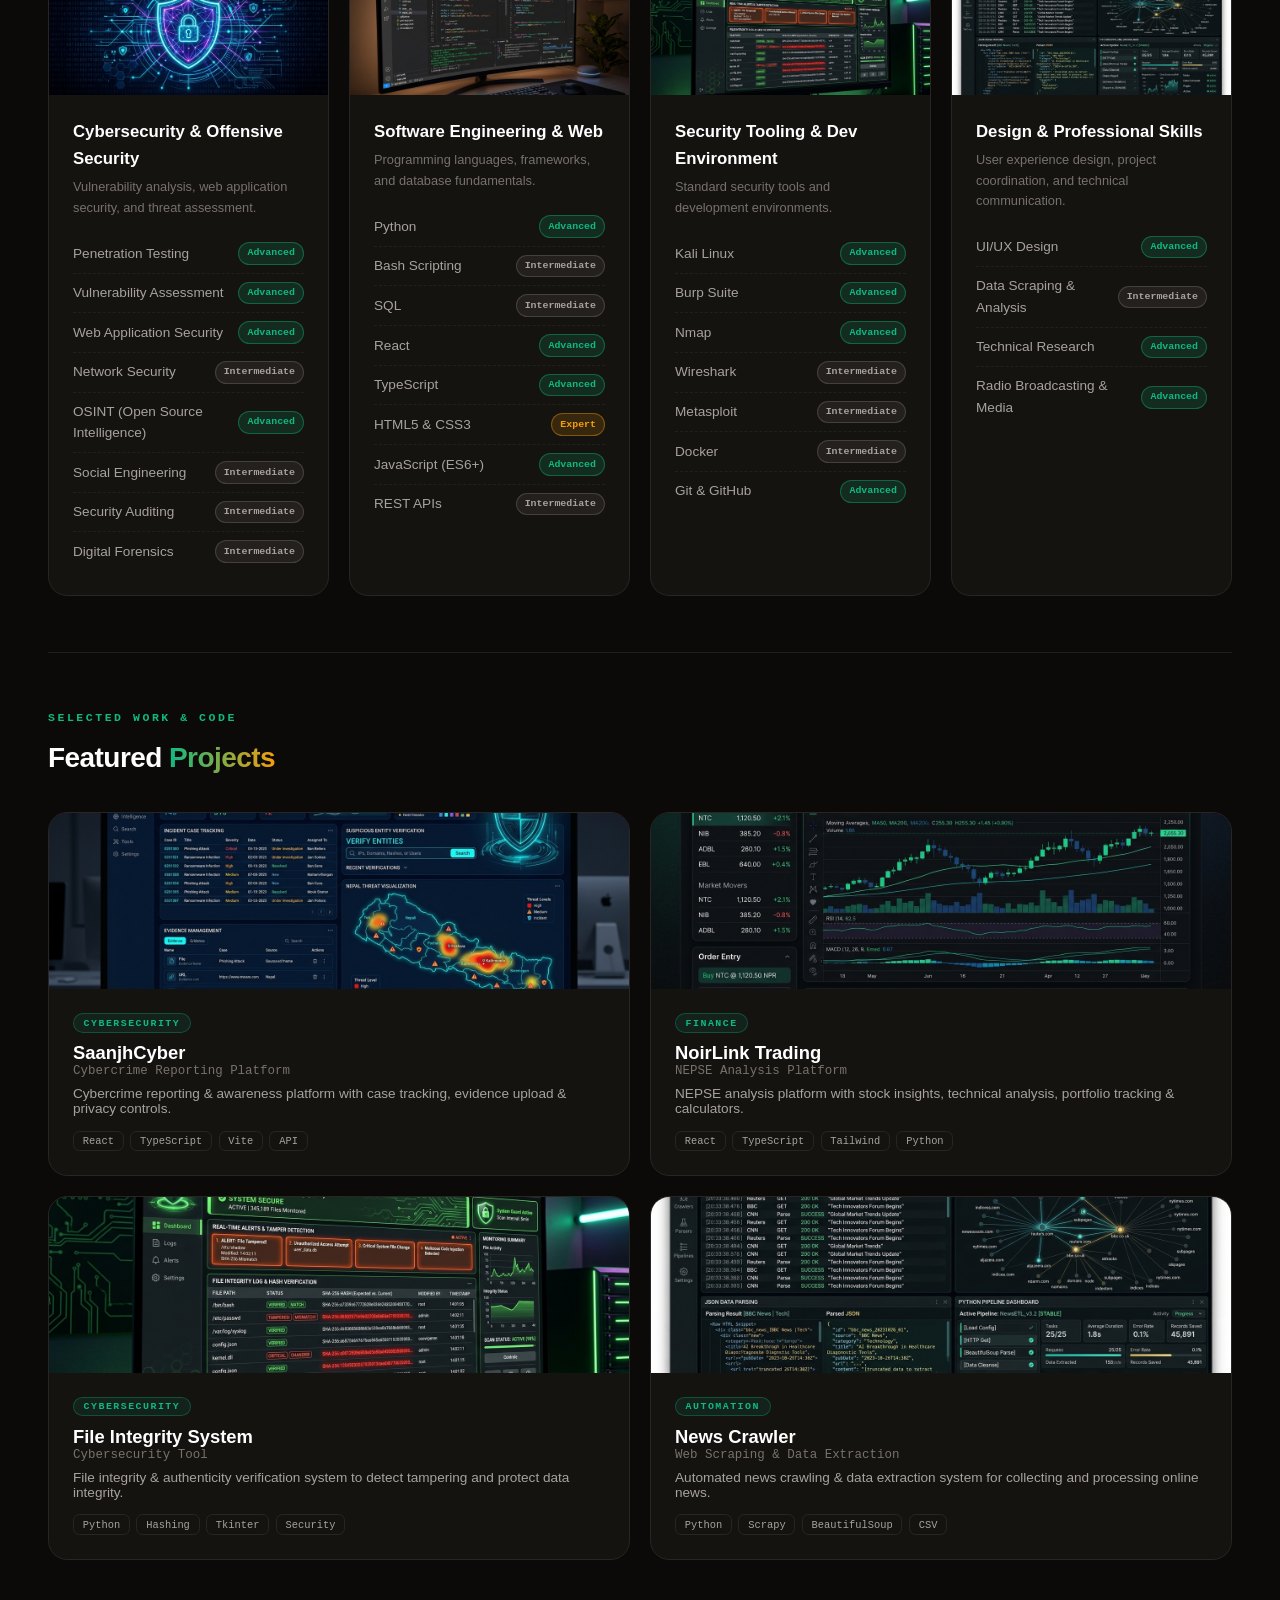
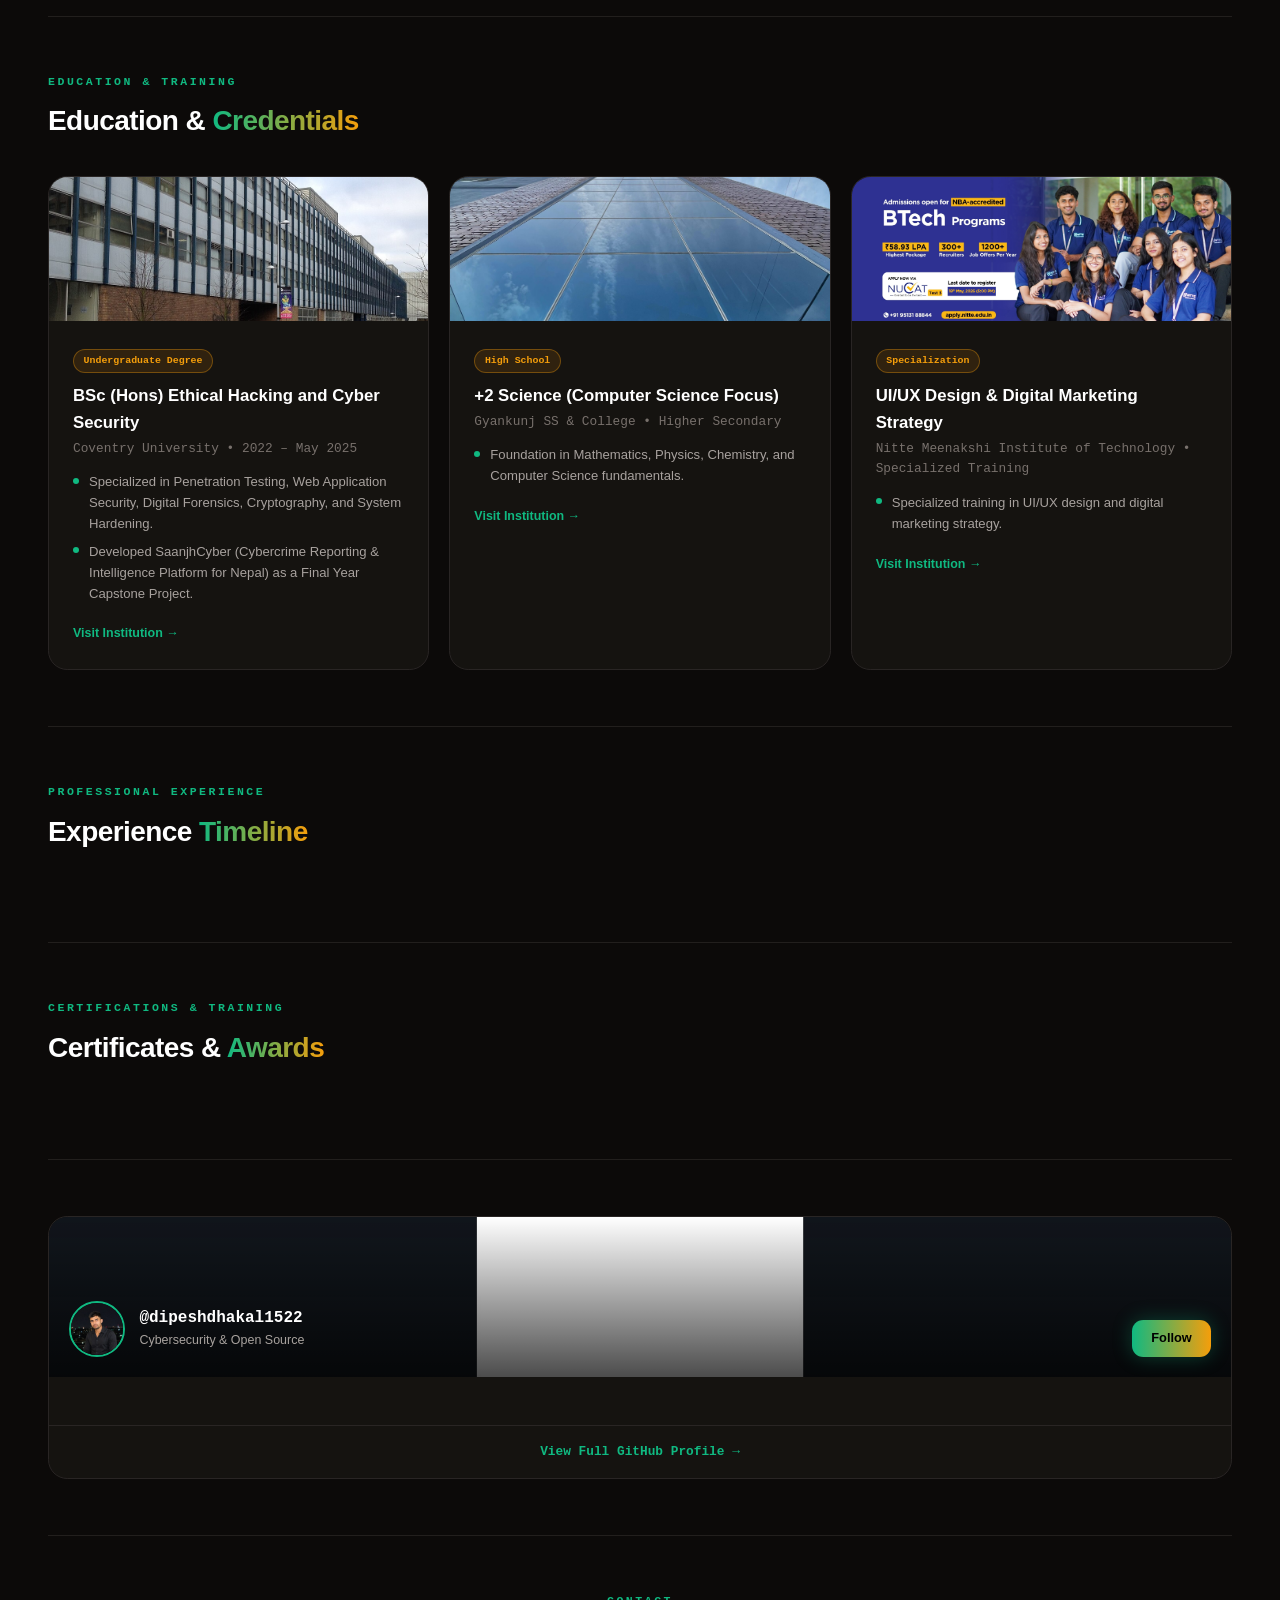
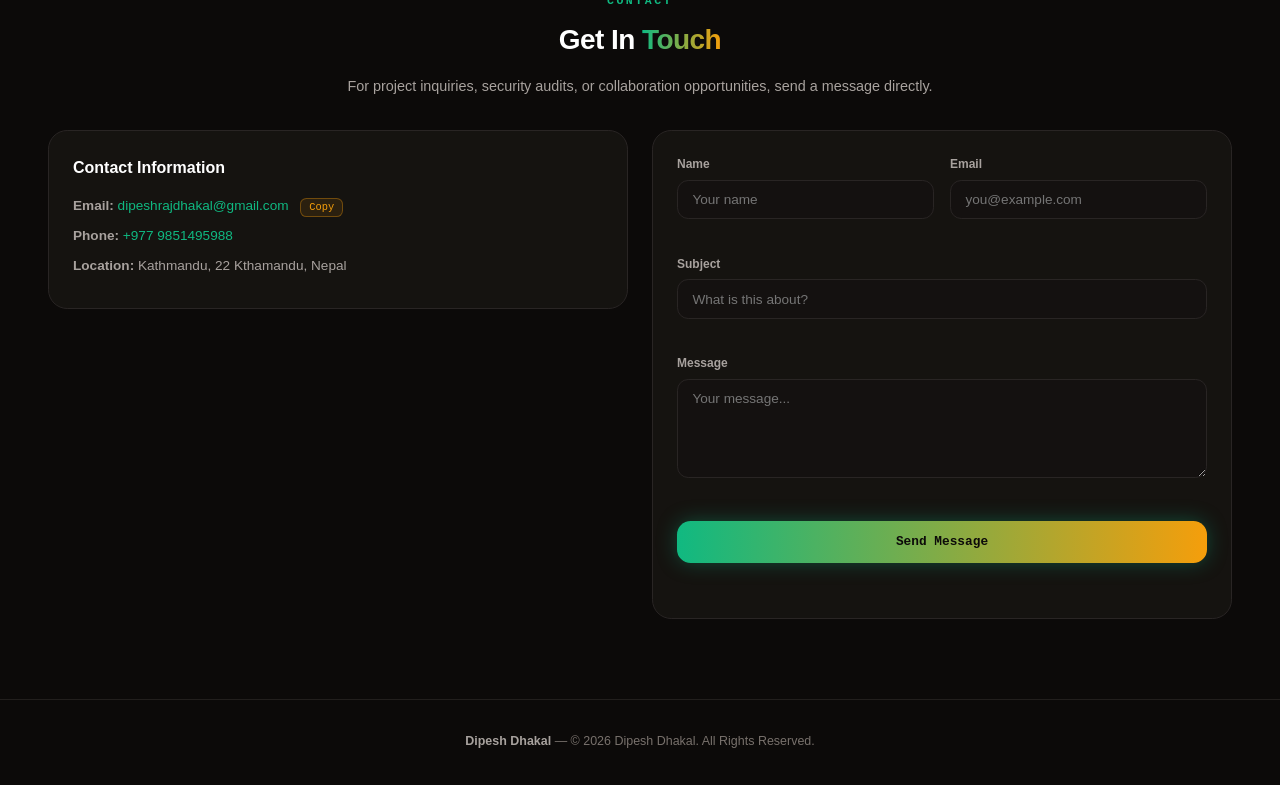
==== commit bd35b706: "Add AI chatbot (React + static versions)" ====
--- a/static-version/index.html
+++ b/static-version/index.html
@@ -26,7 +26,7 @@
     </nav>
     <div class="sidebar-socials" id="sidebar-socials"></div>
     <button class="btn-sidebar" id="open-terminal">Terminal CLI <span class="kbd">&#8984;K</span></button>
-    <a href="#contact" class="btn-sidebar">Download CV</a>
+    <button class="btn-sidebar" id="open-resume">Download CV</button>
   </aside>
 
   <!-- Desktop Navbar -->
@@ -263,6 +263,29 @@
     </div>
   </div>
 
+  <!-- AI Chat Bot -->
+  <div id="chat-widget">
+    <div id="chat-panel" class="chat-panel">
+      <div class="chat-head">
+        <div class="chat-title">
+          <span class="chat-avatar">&#129302;</span>
+          <div>
+            <p class="chat-name">DipeshBot <span class="chat-spark">&#10024;</span></p>
+            <p class="chat-status">online &#8226; portfolio AI</p>
+          </div>
+        </div>
+        <button class="chat-close" id="chat-close" aria-label="Close chat">&times;</button>
+      </div>
+      <div class="chat-body" id="chat-body"></div>
+      <div class="chat-chips" id="chat-chips"></div>
+      <div class="chat-input-row">
+        <input type="text" id="chat-input" placeholder="Ask about Dipesh..." autocomplete="off" />
+        <button class="chat-send" id="chat-send" aria-label="Send">&#10148;</button>
+      </div>
+    </div>
+    <button class="chat-toggle" id="chat-toggle" aria-label="Toggle AI chat">&#129302;</button>
+  </div>
+
   <script src="script.js"></script>
 </body>
 </html>
--- a/static-version/style.css
+++ b/static-version/style.css
@@ -829,6 +829,158 @@
 .rm-item li::before { content: "\2013"; position: absolute; left: 0; color: var(--emerald); }
 .rm-contact { display: grid; grid-template-columns: 1fr; gap: 0.5rem; font-family: var(--mono); font-size: 0.78rem; color: var(--muted); }
 .rm-contact a { color: var(--emerald); }
+
+/* ===== AI Chat Bot ===== */
+.chat-toggle {
+  position: fixed;
+  bottom: 1.25rem;
+  right: 1rem;
+  z-index: 90;
+  width: 3.4rem;
+  height: 3.4rem;
+  border: none;
+  border-radius: 50%;
+  background: linear-gradient(135deg, var(--emerald), var(--amber));
+  font-size: 1.4rem;
+  box-shadow: 0 0 25px rgba(16, 185, 129, 0.4);
+  transition: transform 0.2s;
+}
+
+.chat-toggle:hover { transform: scale(1.06); }
+
+.chat-panel {
+  position: fixed;
+  bottom: 5.5rem;
+  right: 1rem;
+  z-index: 90;
+  width: calc(100vw - 2rem);
+  max-width: 24rem;
+  display: none;
+  flex-direction: column;
+  background: rgba(23, 20, 18, 0.97);
+  border: 1px solid var(--border);
+  border-radius: 1.2rem;
+  overflow: hidden;
+  box-shadow: 0 0 40px rgba(16, 185, 129, 0.15);
+  animation: zoomIn 0.2s ease;
+}
+
+.chat-panel.open { display: flex; }
+
+.chat-head {
+  display: flex;
+  justify-content: space-between;
+  align-items: center;
+  padding: 0.8rem 1rem;
+  background: linear-gradient(90deg, rgba(6, 78, 59, 0.8), var(--card-2));
+  border-bottom: 1px solid var(--border);
+}
+
+.chat-title { display: flex; align-items: center; gap: 0.6rem; }
+
+.chat-avatar {
+  width: 2rem; height: 2rem;
+  display: flex; align-items: center; justify-content: center;
+  border-radius: 0.6rem;
+  background: linear-gradient(135deg, var(--emerald), var(--amber));
+  font-size: 1.05rem;
+}
+
+.chat-name { color: #fff; font-size: 0.85rem; font-weight: 700; line-height: 1.2; }
+.chat-spark { font-size: 0.7rem; }
+.chat-status { color: var(--emerald); font-family: var(--mono); font-size: 0.62rem; }
+
+.chat-close {
+  width: 1.75rem; height: 1.75rem;
+  border: 1px solid var(--border);
+  border-radius: 0.5rem;
+  background: var(--card);
+  color: var(--muted);
+  font-size: 1rem;
+  line-height: 1;
+  transition: all 0.2s;
+}
+
+.chat-close:hover { color: #fff; border-color: rgba(248, 113, 113, 0.5); }
+
+.chat-body {
+  height: 20rem;
+  overflow-y: auto;
+  padding: 1rem;
+  display: flex;
+  flex-direction: column;
+  gap: 0.6rem;
+}
+
+.msg { max-width: 85%; padding: 0.6rem 0.9rem; border-radius: 1rem; font-size: 0.78rem; line-height: 1.5; white-space: pre-line; }
+
+.msg.user {
+  align-self: flex-end;
+  background: linear-gradient(90deg, var(--amber), var(--amber));
+  color: #fff;
+  border-bottom-right-radius: 0.25rem;
+}
+
+.msg.bot {
+  align-self: flex-start;
+  background: var(--card-2);
+  border: 1px solid rgba(68, 64, 60, 0.6);
+  color: var(--muted);
+  border-bottom-left-radius: 0.25rem;
+}
+
+.typing-dots { display: inline-flex; gap: 0.2rem; padding: 0.6rem 0.9rem; background: var(--card-2); border: 1px solid rgba(68, 64, 60, 0.6); border-radius: 1rem; border-bottom-left-radius: 0.25rem; }
+
+.typing-dots span {
+  width: 0.4rem; height: 0.4rem;
+  border-radius: 50%;
+  background: var(--emerald);
+  animation: blink 1s step-end infinite;
+}
+
+.chat-chips { display: flex; gap: 0.4rem; padding: 0 0.9rem 0.5rem; overflow-x: auto; }
+
+.chip {
+  flex-shrink: 0;
+  padding: 0.3rem 0.7rem;
+  border: 1px solid var(--border);
+  border-radius: 999px;
+  background: none;
+  color: var(--muted);
+  font-family: var(--mono);
+  font-size: 0.62rem;
+  transition: all 0.2s;
+}
+
+.chip:hover { border-color: rgba(16, 185, 129, 0.5); color: var(--emerald); }
+
+.chat-input-row { display: flex; gap: 0.5rem; padding: 0.75rem; border-top: 1px solid var(--border); }
+
+#chat-input {
+  flex: 1;
+  padding: 0.65rem 0.9rem;
+  background: rgba(12, 10, 9, 0.8);
+  border: 1px solid var(--border);
+  border-radius: 0.75rem;
+  color: var(--text);
+  font-family: inherit;
+  font-size: 0.78rem;
+  outline: none;
+}
+
+#chat-input:focus { border-color: rgba(16, 185, 129, 0.5); }
+
+.chat-send {
+  width: 2.5rem; height: 2.5rem;
+  border: none;
+  border-radius: 0.75rem;
+  background: linear-gradient(135deg, var(--emerald), var(--amber));
+  color: #0c0a09;
+  font-size: 0.9rem;
+  transition: filter 0.2s;
+}
+
+.chat-send:hover { filter: brightness(1.1); }
 
 /* ===== Responsive ===== */
 @media (min-width: 640px) {
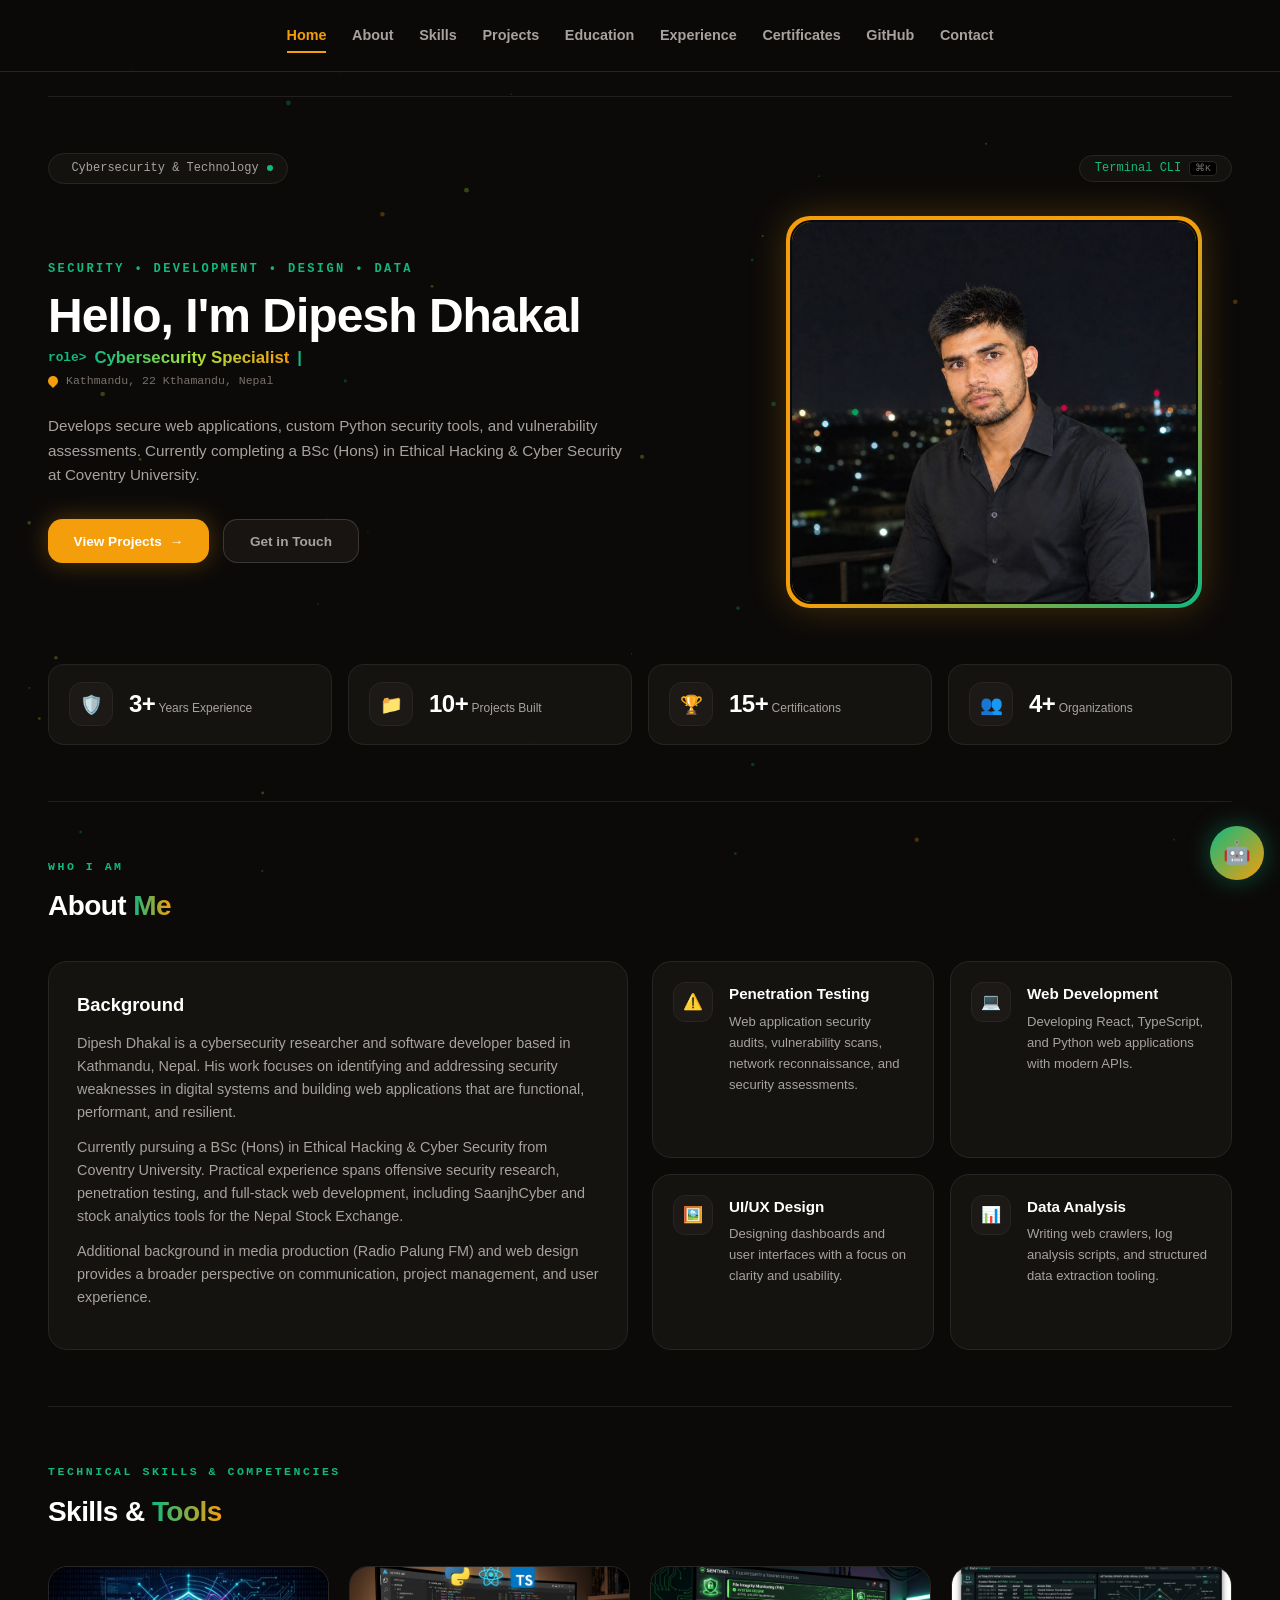
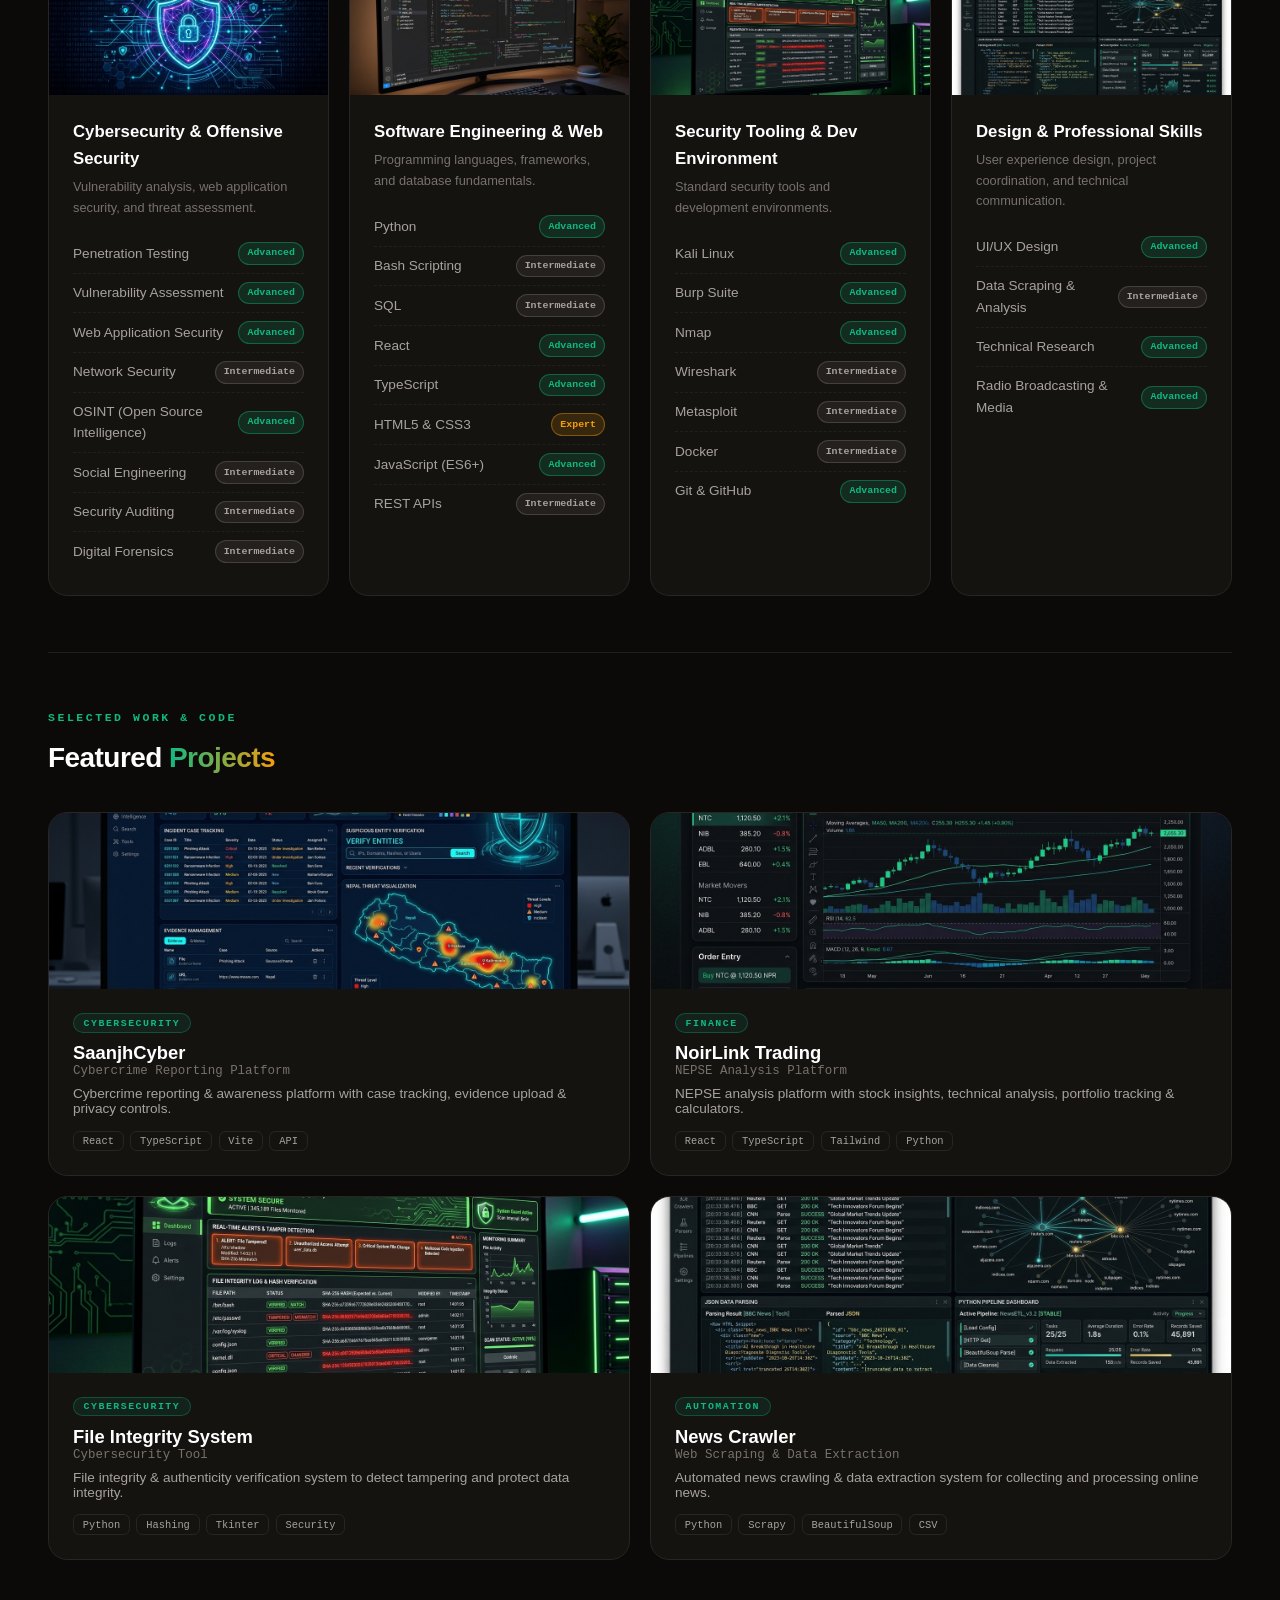
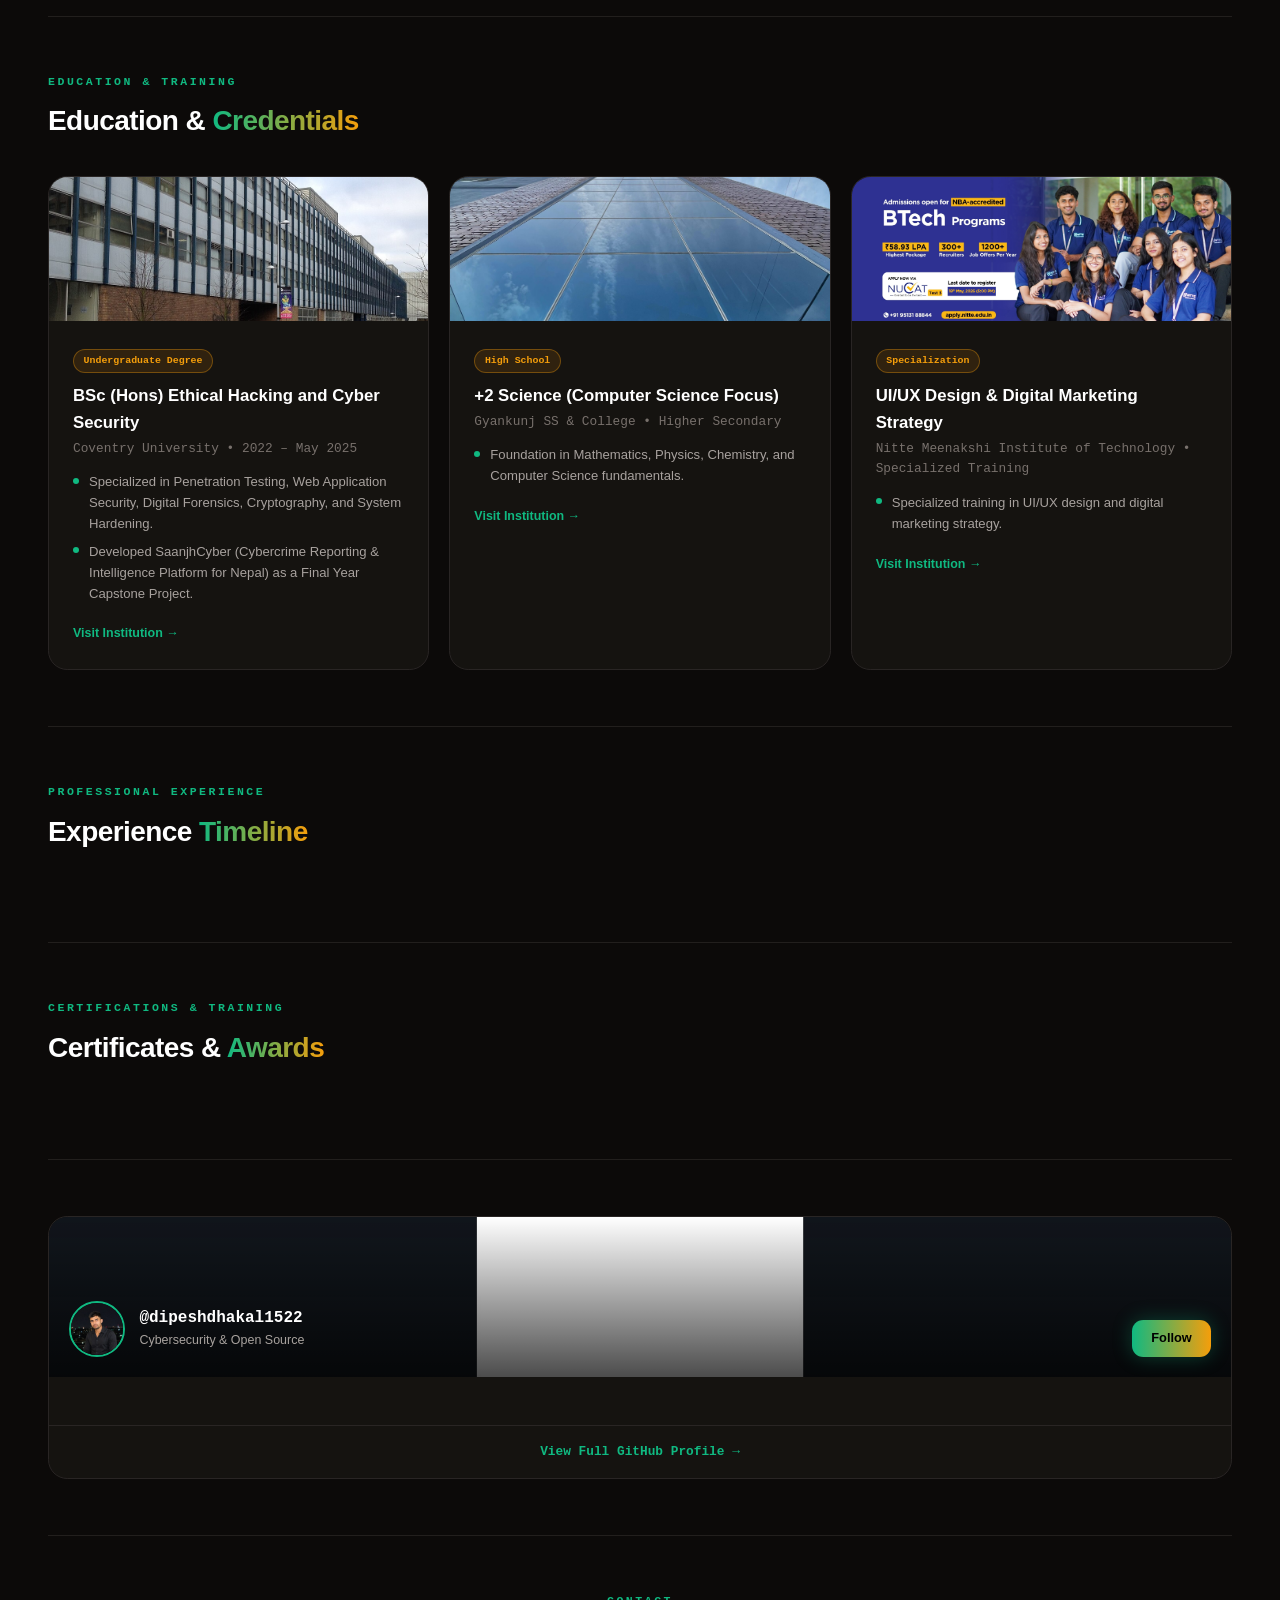
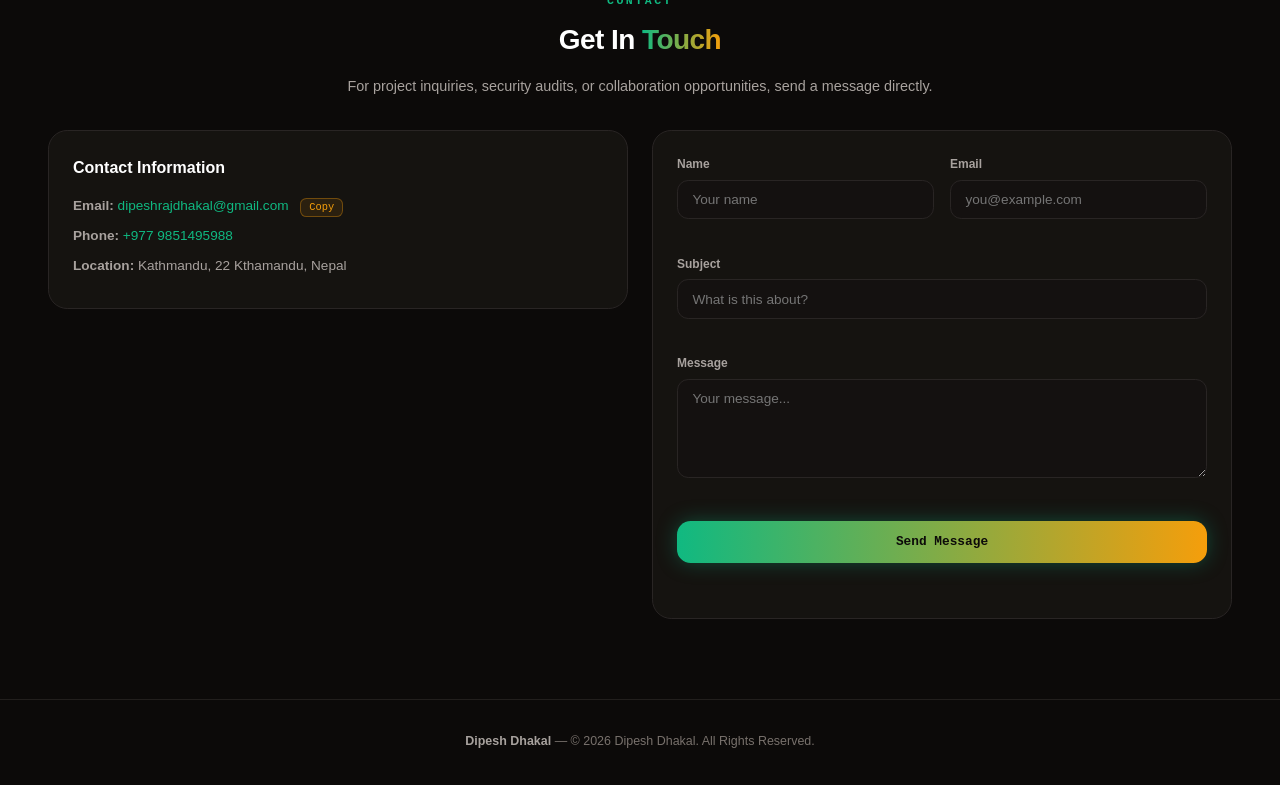
==== commit ac49a9aa: "Remove online status line from chat header" ====
--- a/static-version/index.html
+++ b/static-version/index.html
@@ -271,7 +271,6 @@
           <span class="chat-avatar">&#129302;</span>
           <div>
             <p class="chat-name">DipeshBot <span class="chat-spark">&#10024;</span></p>
-            <p class="chat-status">online &#8226; portfolio AI</p>
           </div>
         </div>
         <button class="chat-close" id="chat-close" aria-label="Close chat">&times;</button>
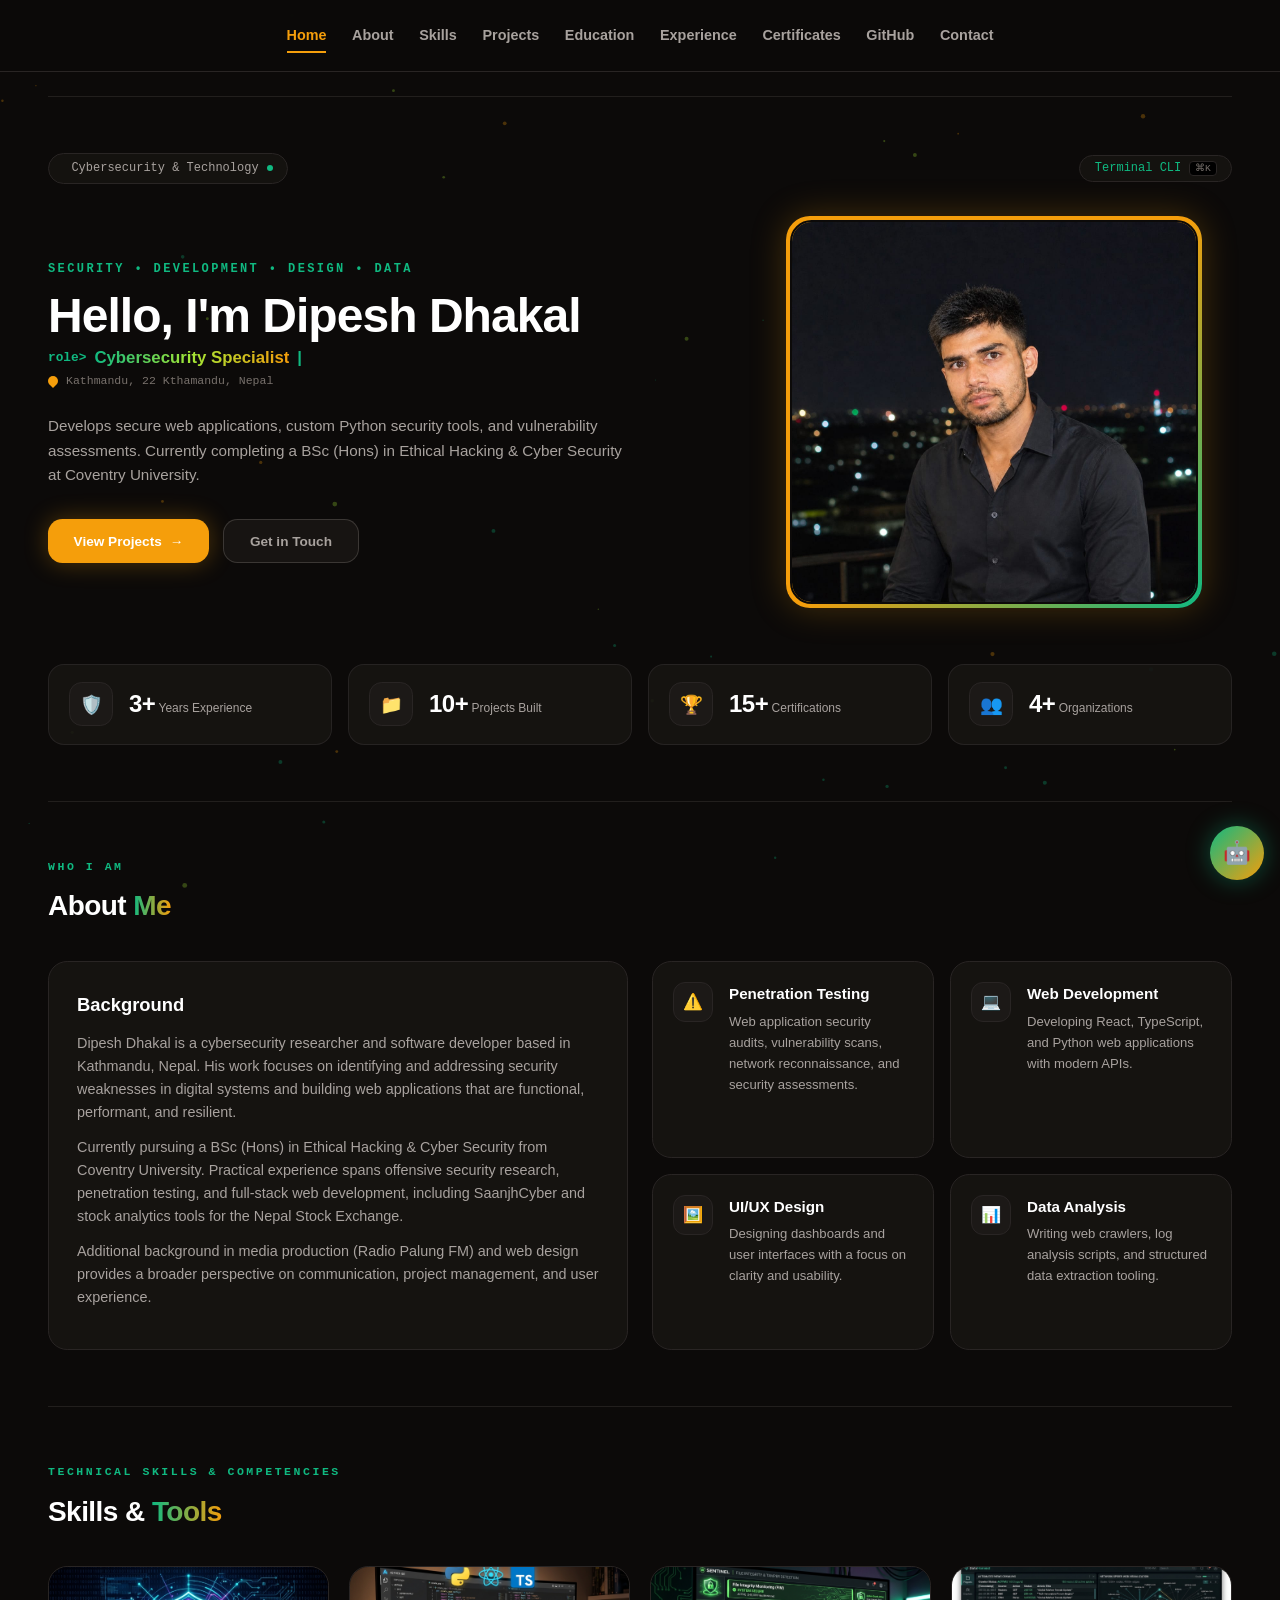
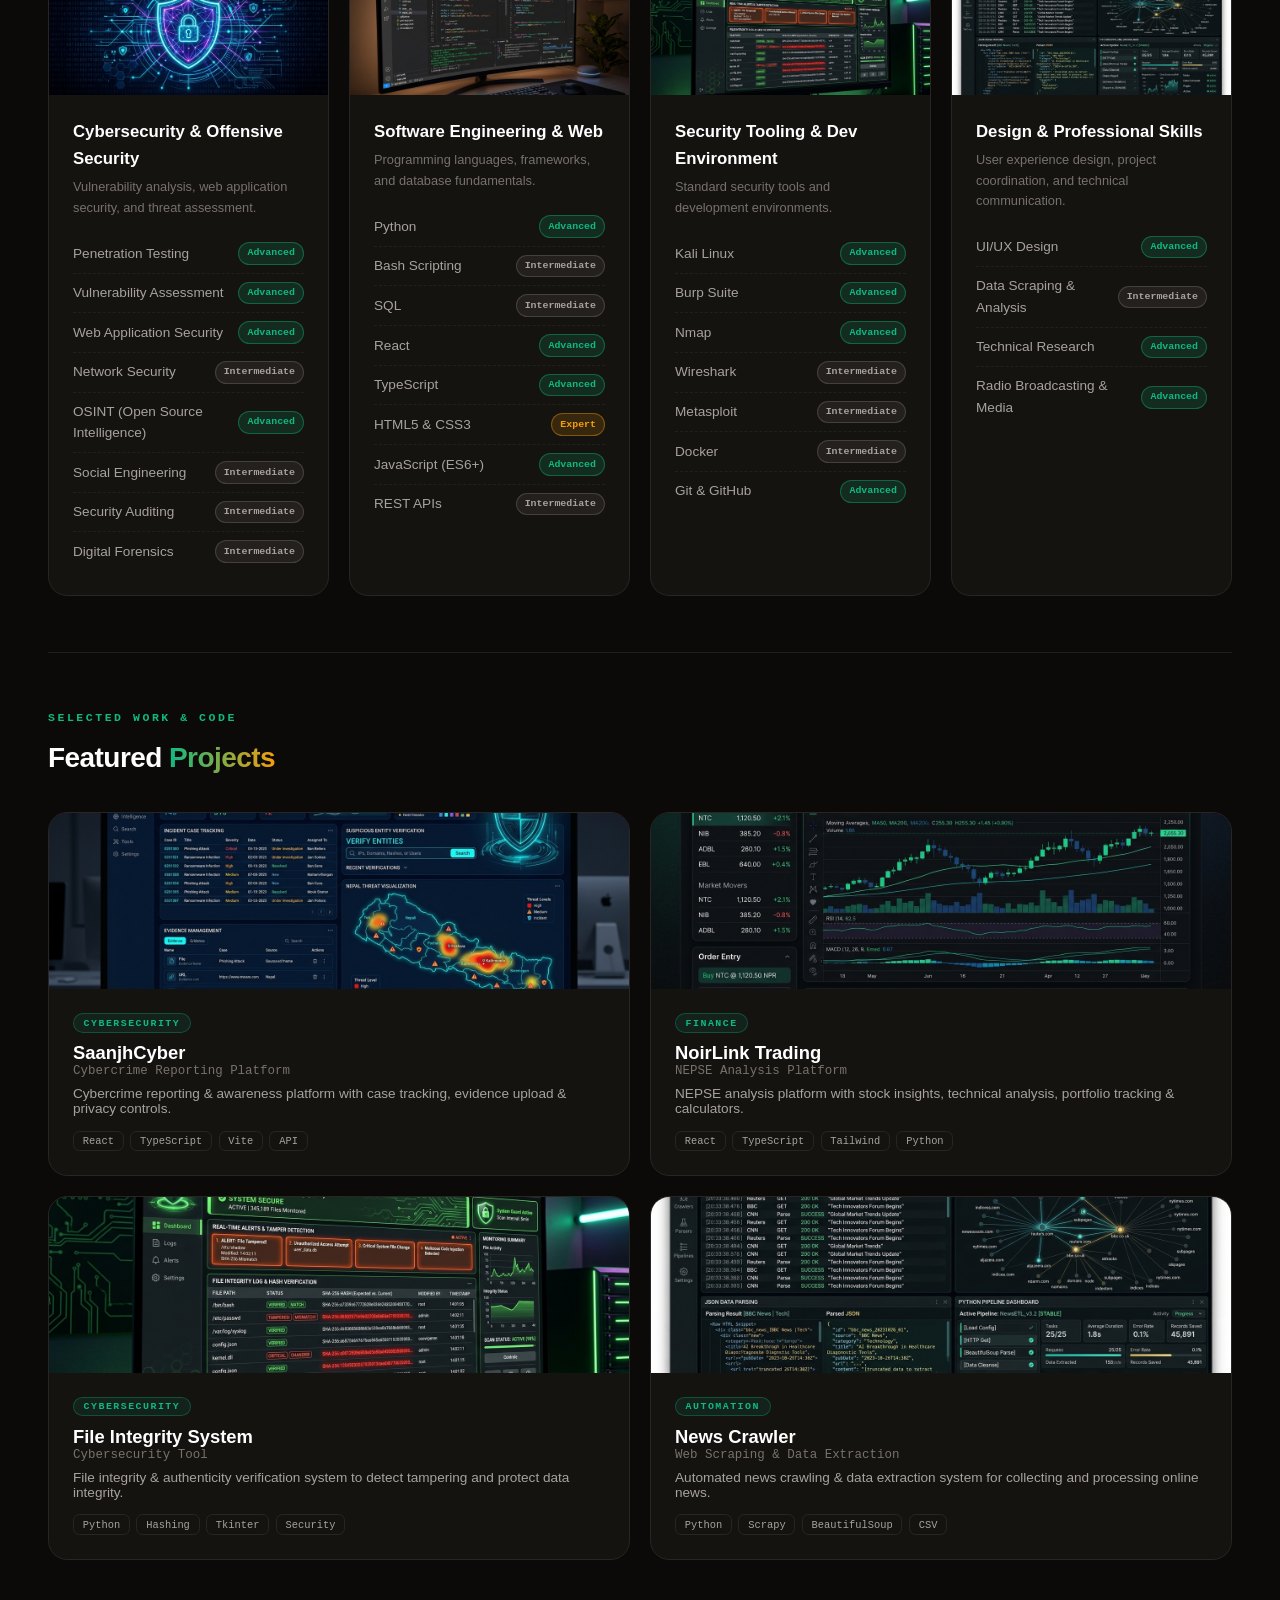
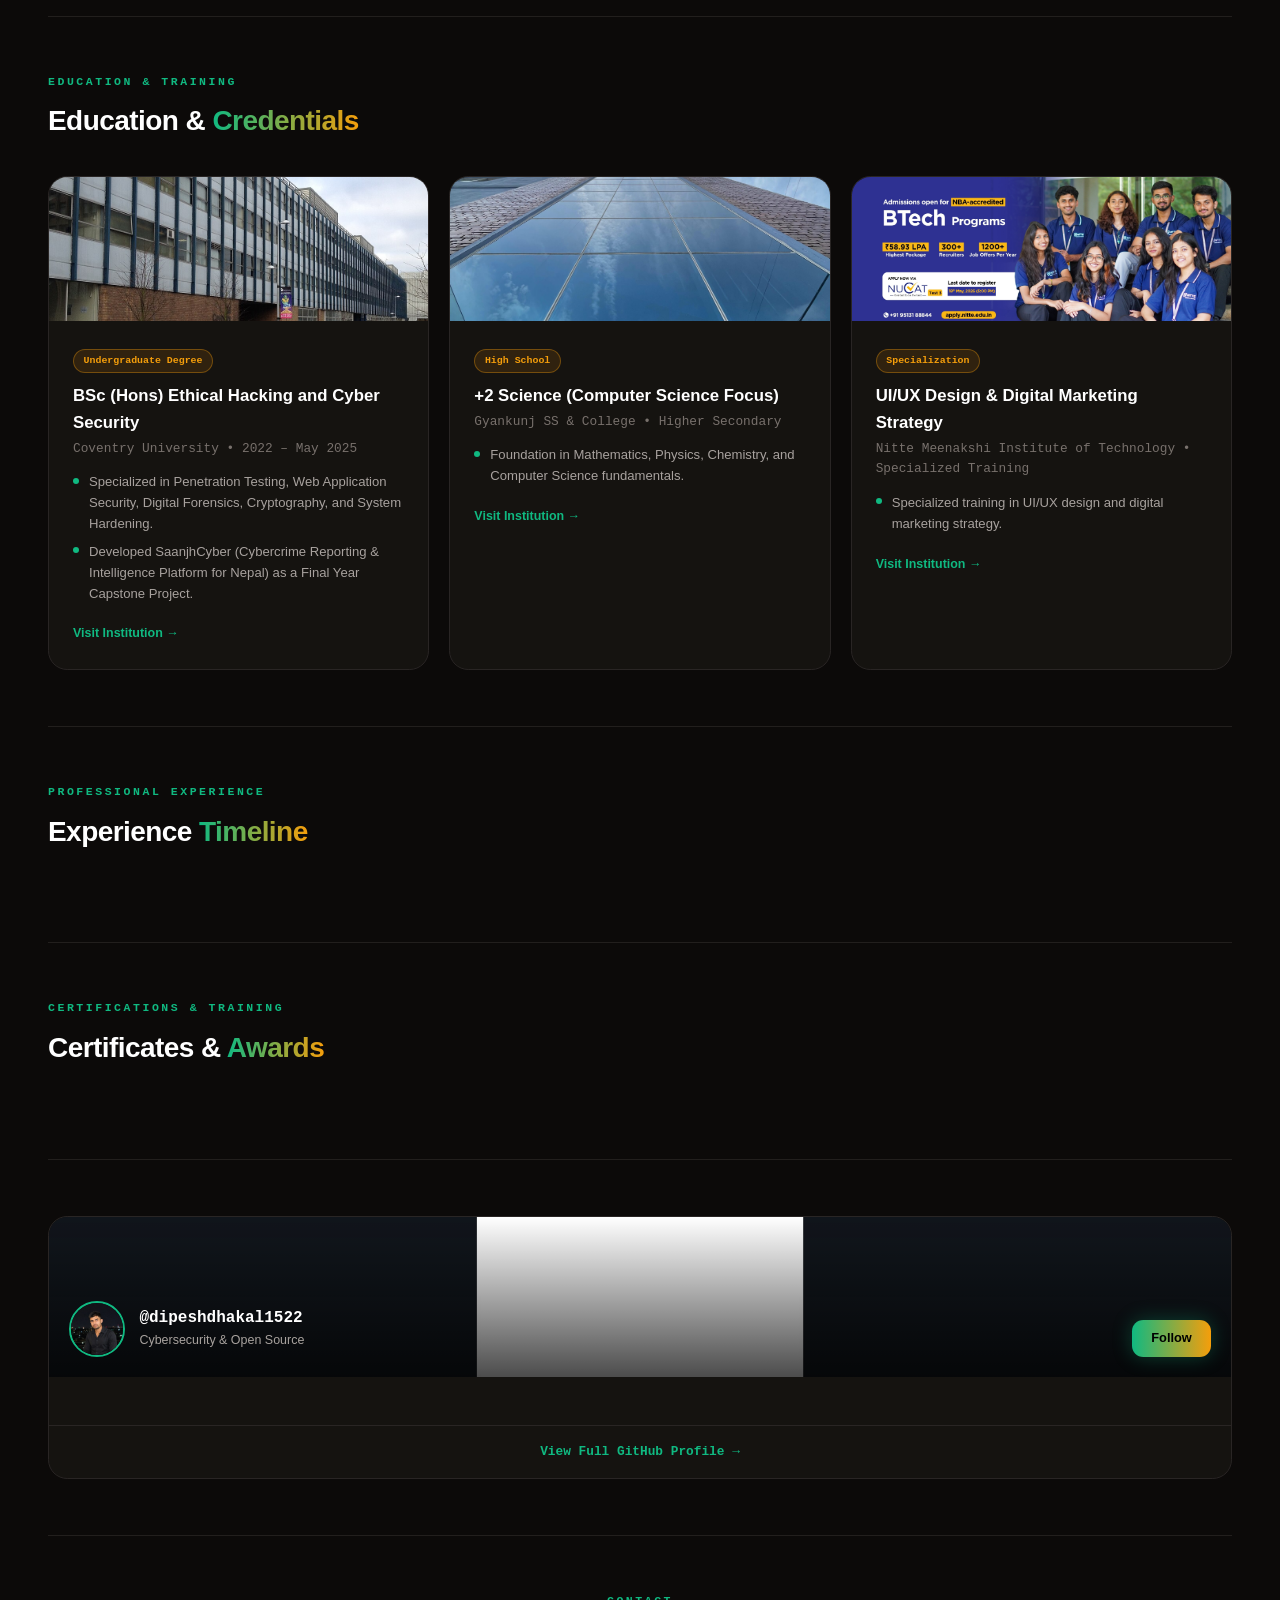
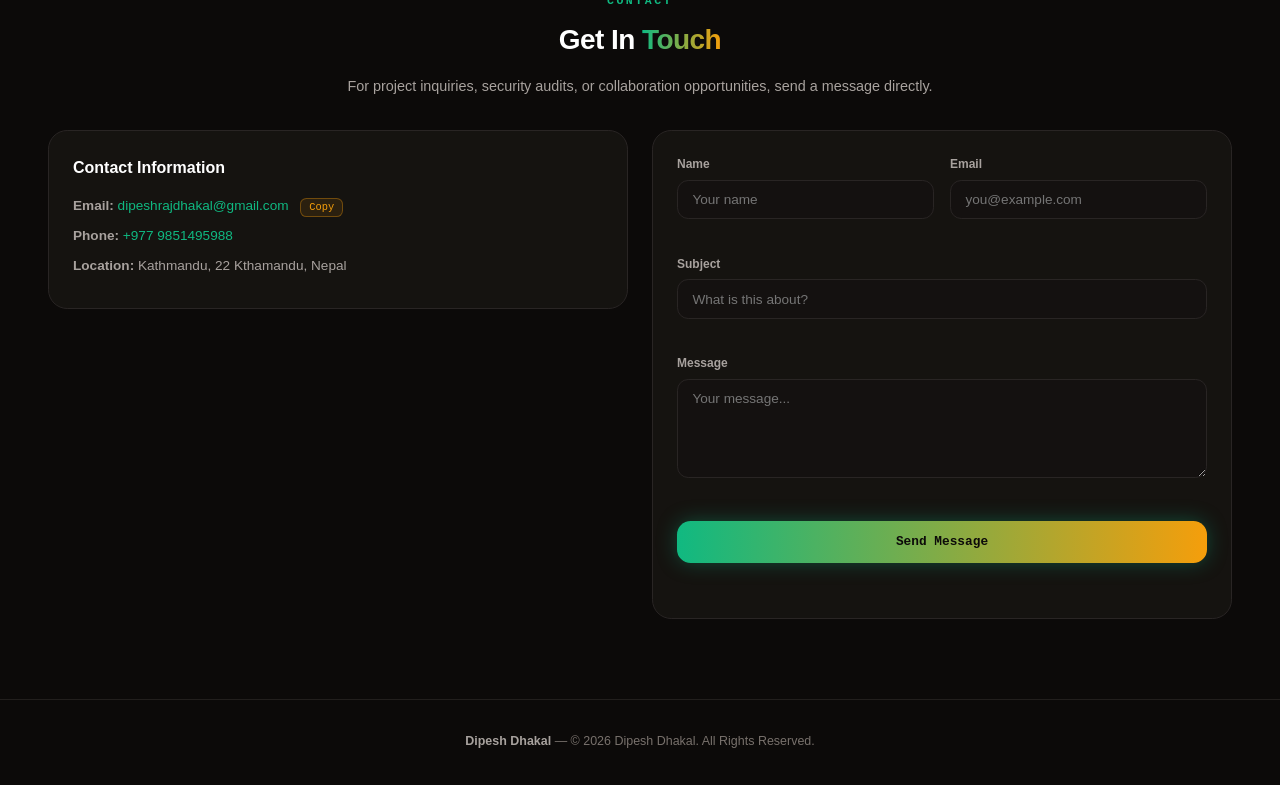
==== commit 1f3e7f63: "Rename chatbot to Enigma" ====
--- a/static-version/index.html
+++ b/static-version/index.html
@@ -270,7 +270,7 @@
         <div class="chat-title">
           <span class="chat-avatar">&#129302;</span>
           <div>
-            <p class="chat-name">DipeshBot <span class="chat-spark">&#10024;</span></p>
+            <p class="chat-name">Enigma <span class="chat-spark">&#10024;</span></p>
           </div>
         </div>
         <button class="chat-close" id="chat-close" aria-label="Close chat">&times;</button>
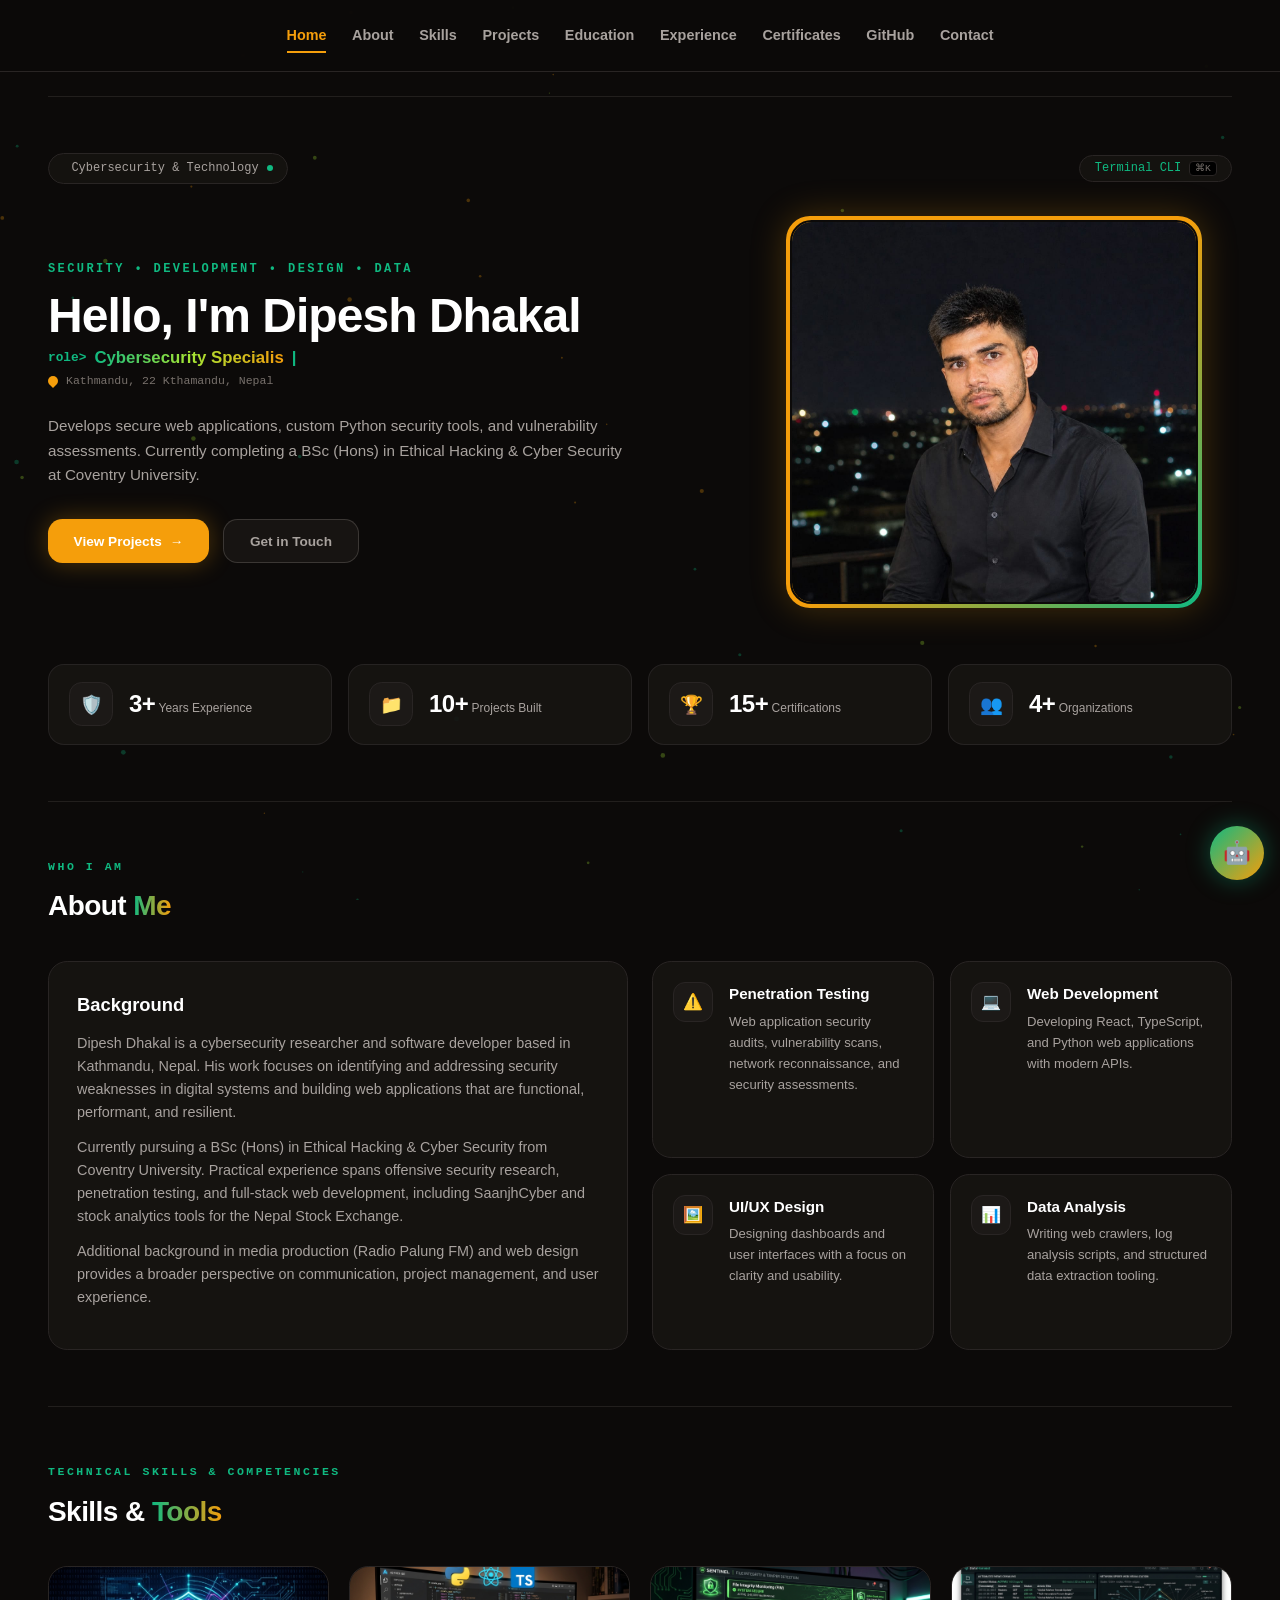
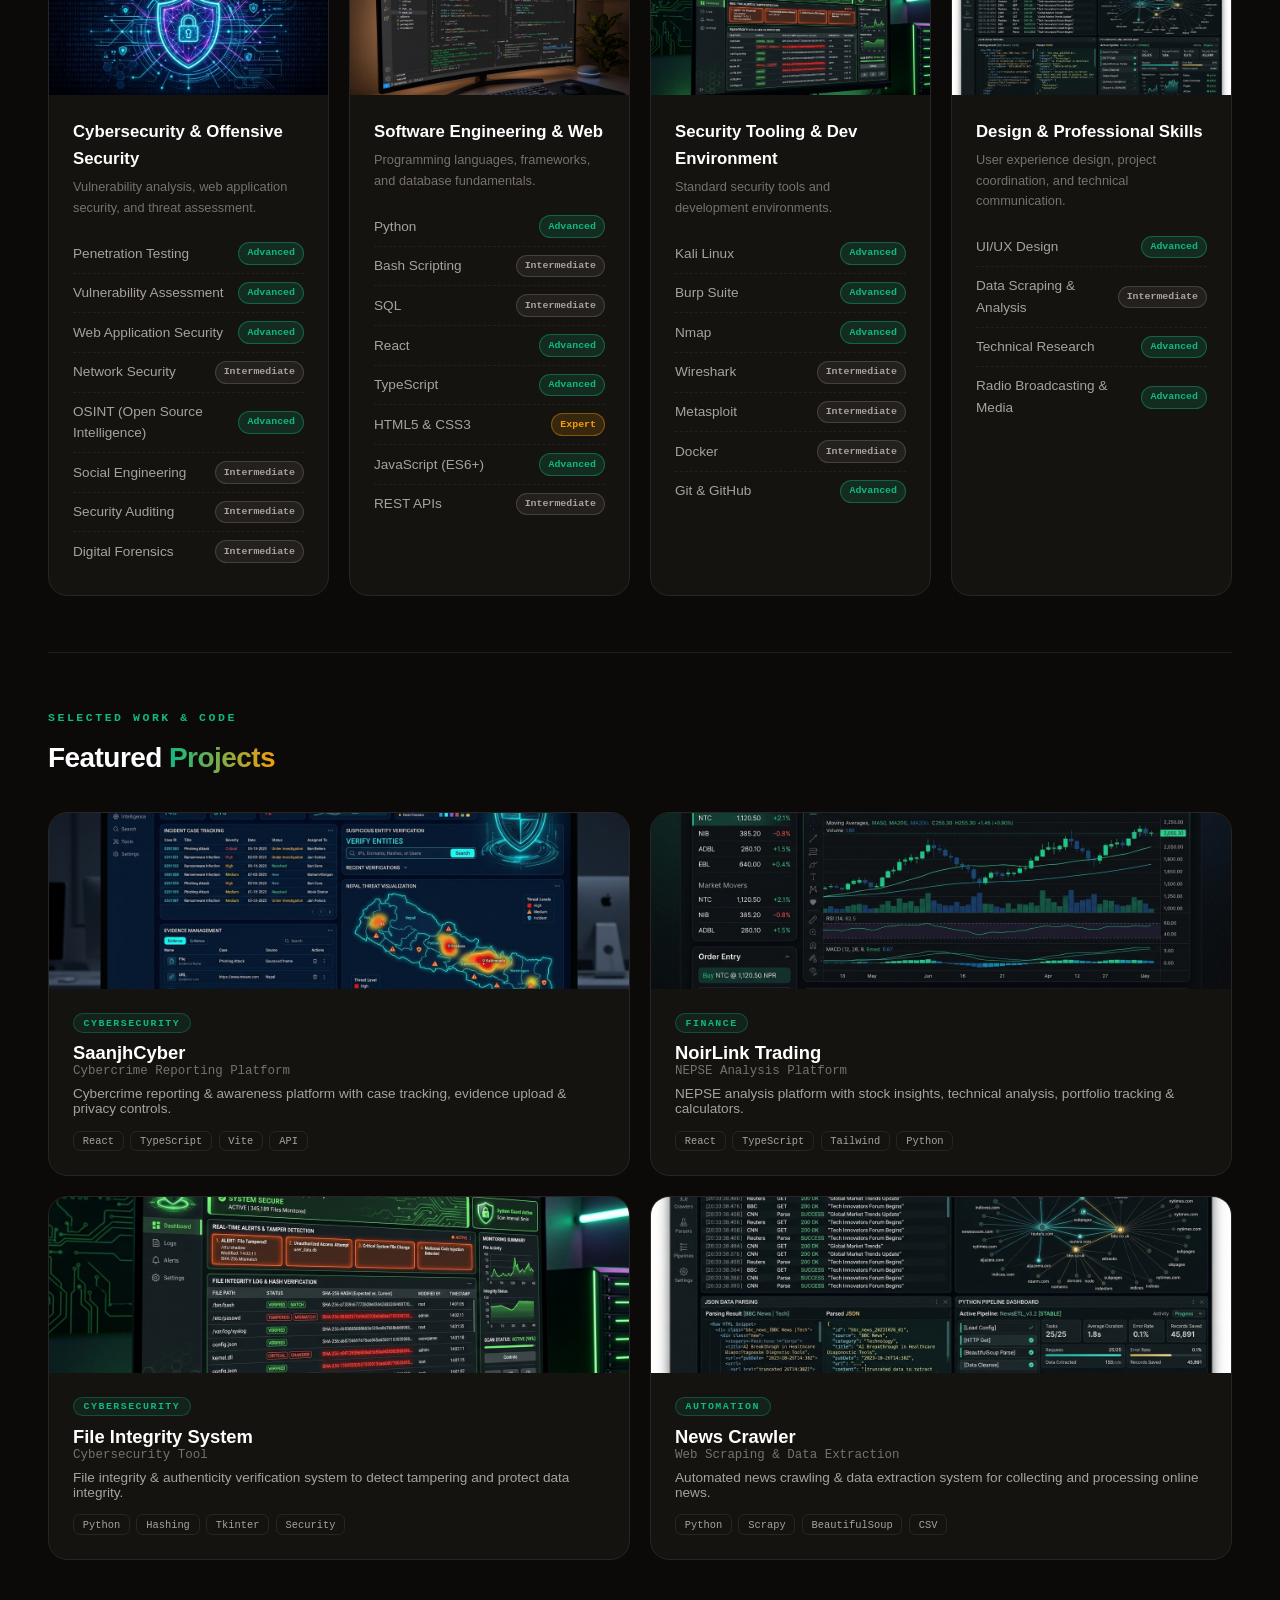
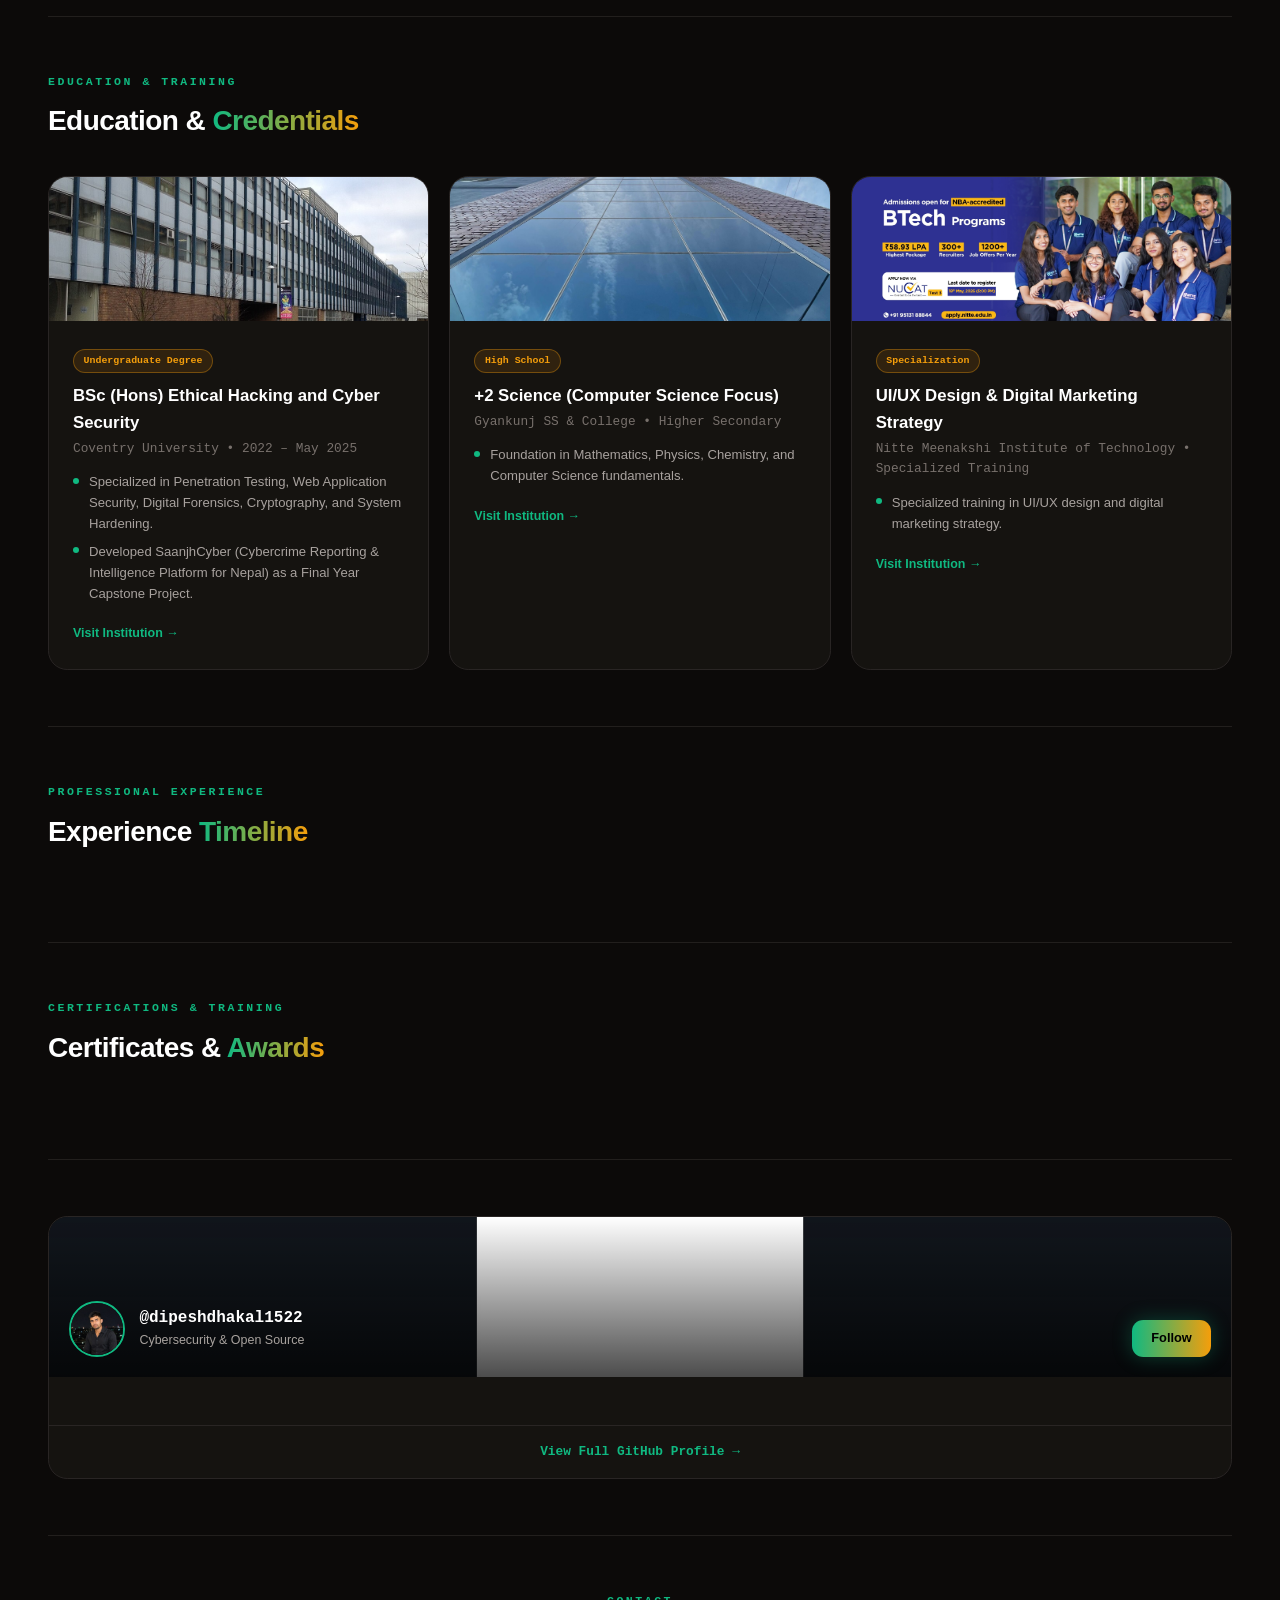
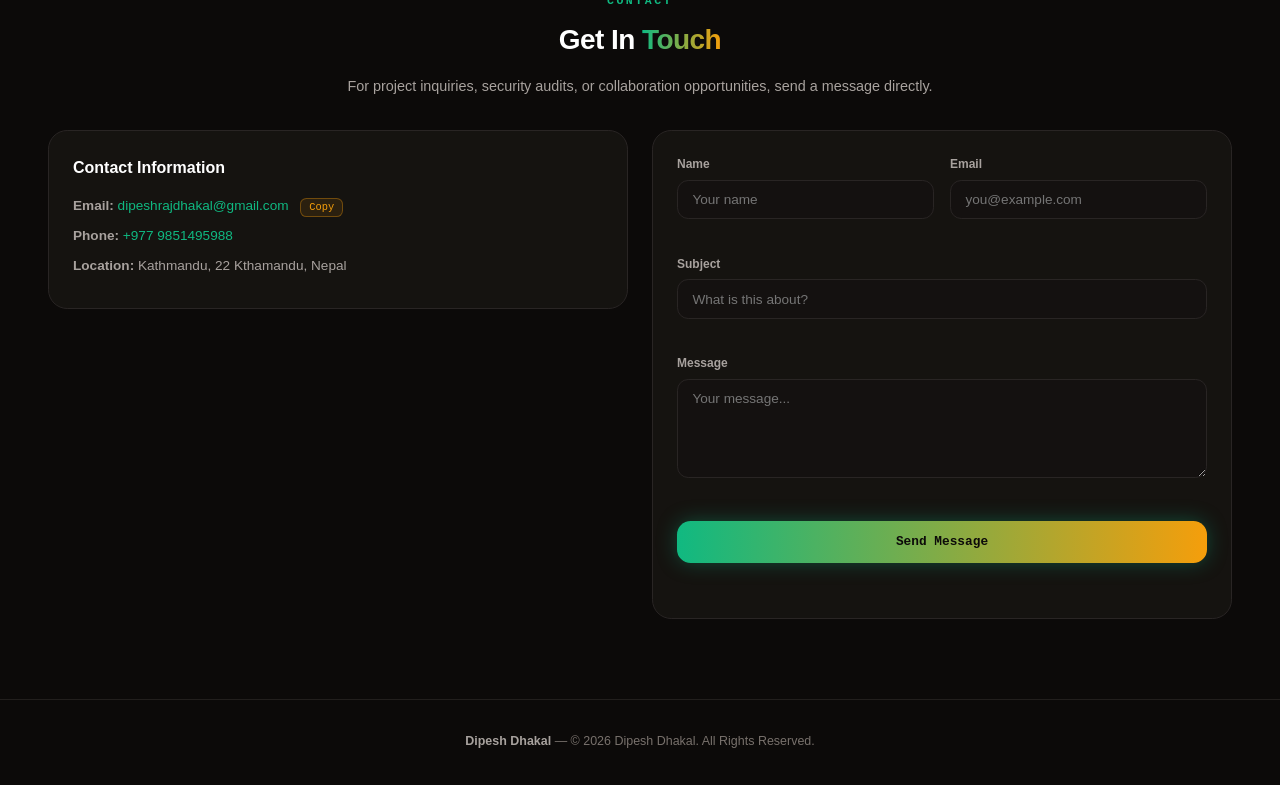
==== commit aa28711c: "Connect Enigma chat to WhatsApp" ====
--- a/static-version/index.html
+++ b/static-version/index.html
@@ -281,6 +281,7 @@
         <input type="text" id="chat-input" placeholder="Ask about Dipesh..." autocomplete="off" />
         <button class="chat-send" id="chat-send" aria-label="Send">&#10148;</button>
       </div>
+      <p class="chat-wa-hint">Prefer a direct chat? <a id="chat-wa-link" href="https://wa.me/dipeshdhakal1522" target="_blank" rel="noopener">Message on WhatsApp &rarr;</a></p>
     </div>
     <button class="chat-toggle" id="chat-toggle" aria-label="Toggle AI chat">&#129302;</button>
   </div>
--- a/static-version/style.css
+++ b/static-version/style.css
@@ -981,6 +981,34 @@
 }
 
 .chat-send:hover { filter: brightness(1.1); }
+
+.msg .chat-wa {
+  display: inline-flex;
+  margin-top: 0.5rem;
+  padding: 0.35rem 0.75rem;
+  border-radius: 0.5rem;
+  background: rgba(16, 185, 129, 0.15);
+  border: 1px solid rgba(16, 185, 129, 0.4);
+  color: var(--emerald);
+  font-family: var(--mono);
+  font-size: 0.68rem;
+  font-weight: 700;
+  text-decoration: none;
+  transition: background 0.2s;
+}
+
+.msg .chat-wa:hover { background: rgba(16, 185, 129, 0.25); }
+
+.chat-wa-hint {
+  padding: 0 0.9rem 0.8rem;
+  text-align: center;
+  font-family: var(--mono);
+  font-size: 0.62rem;
+  color: var(--faint);
+}
+
+.chat-wa-hint a { color: var(--emerald); text-decoration: none; }
+.chat-wa-hint a:hover { text-decoration: underline; }
 
 /* ===== Responsive ===== */
 @media (min-width: 640px) {
